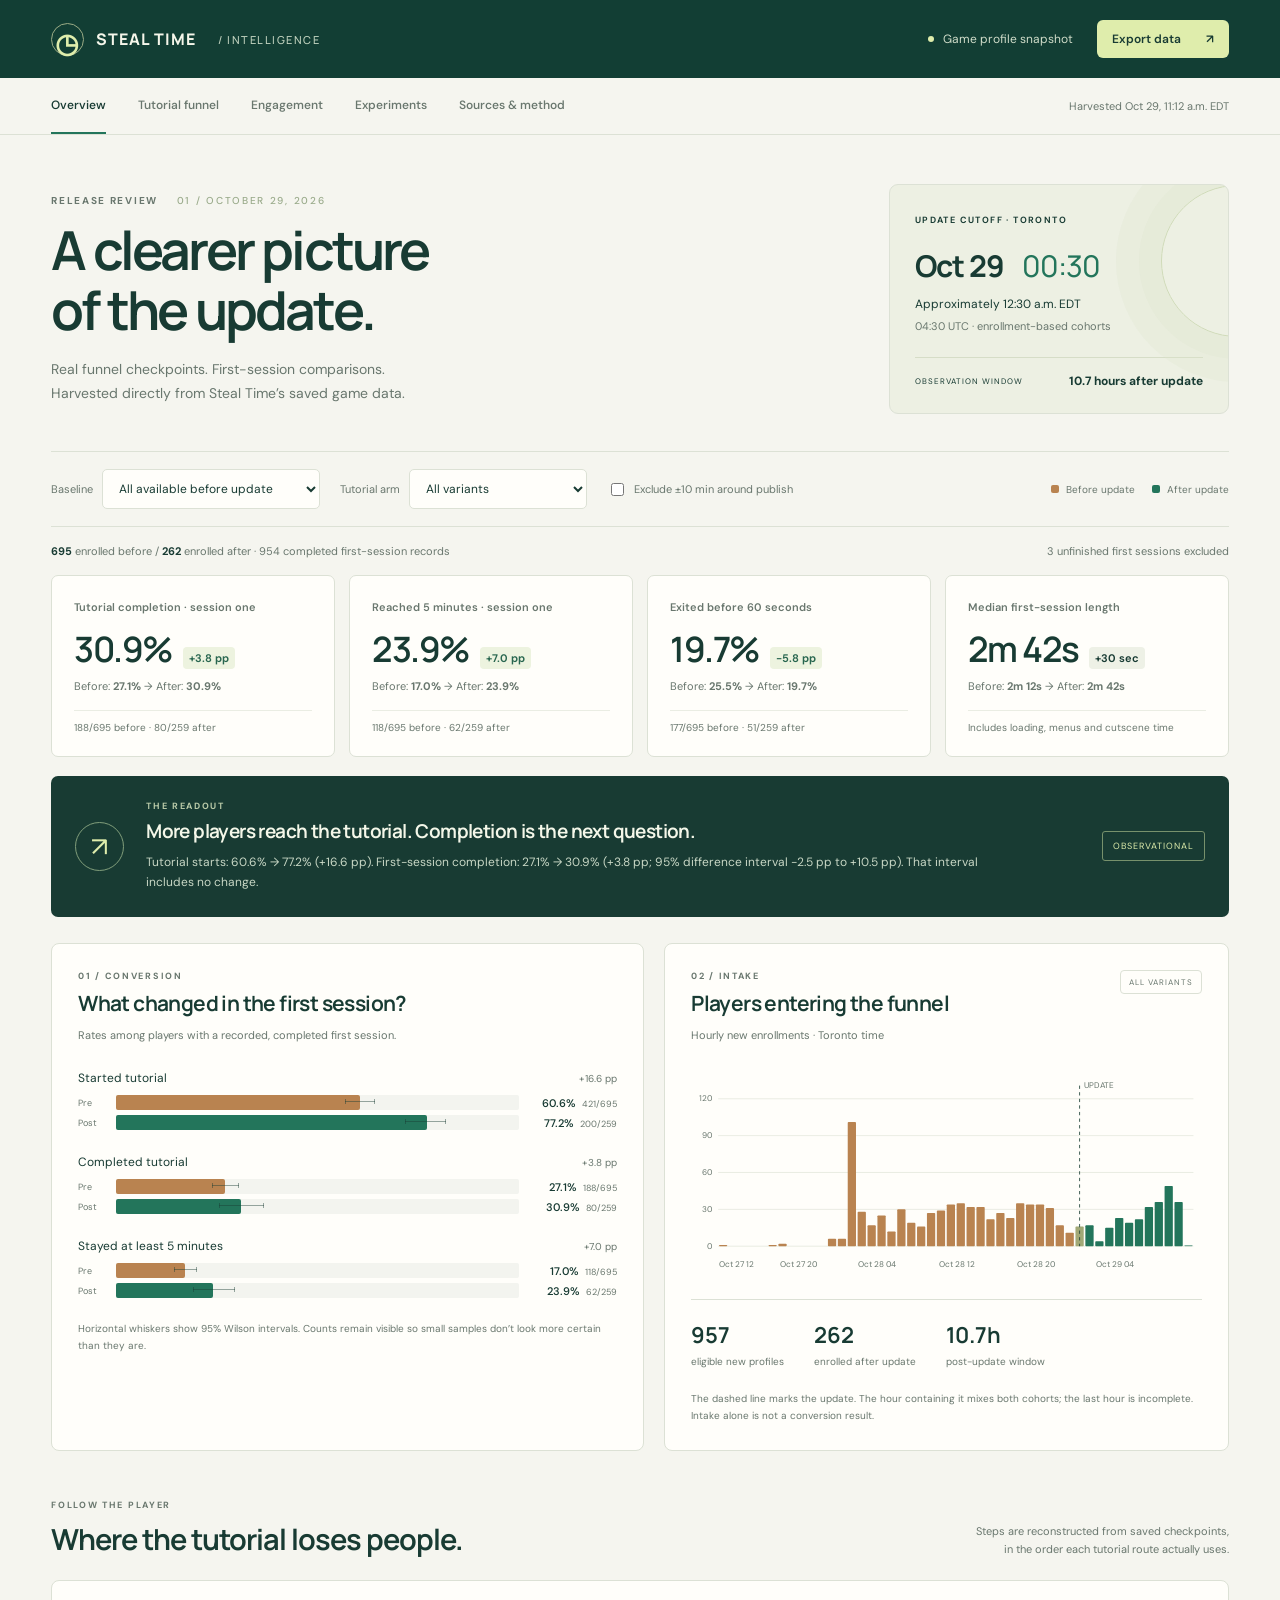
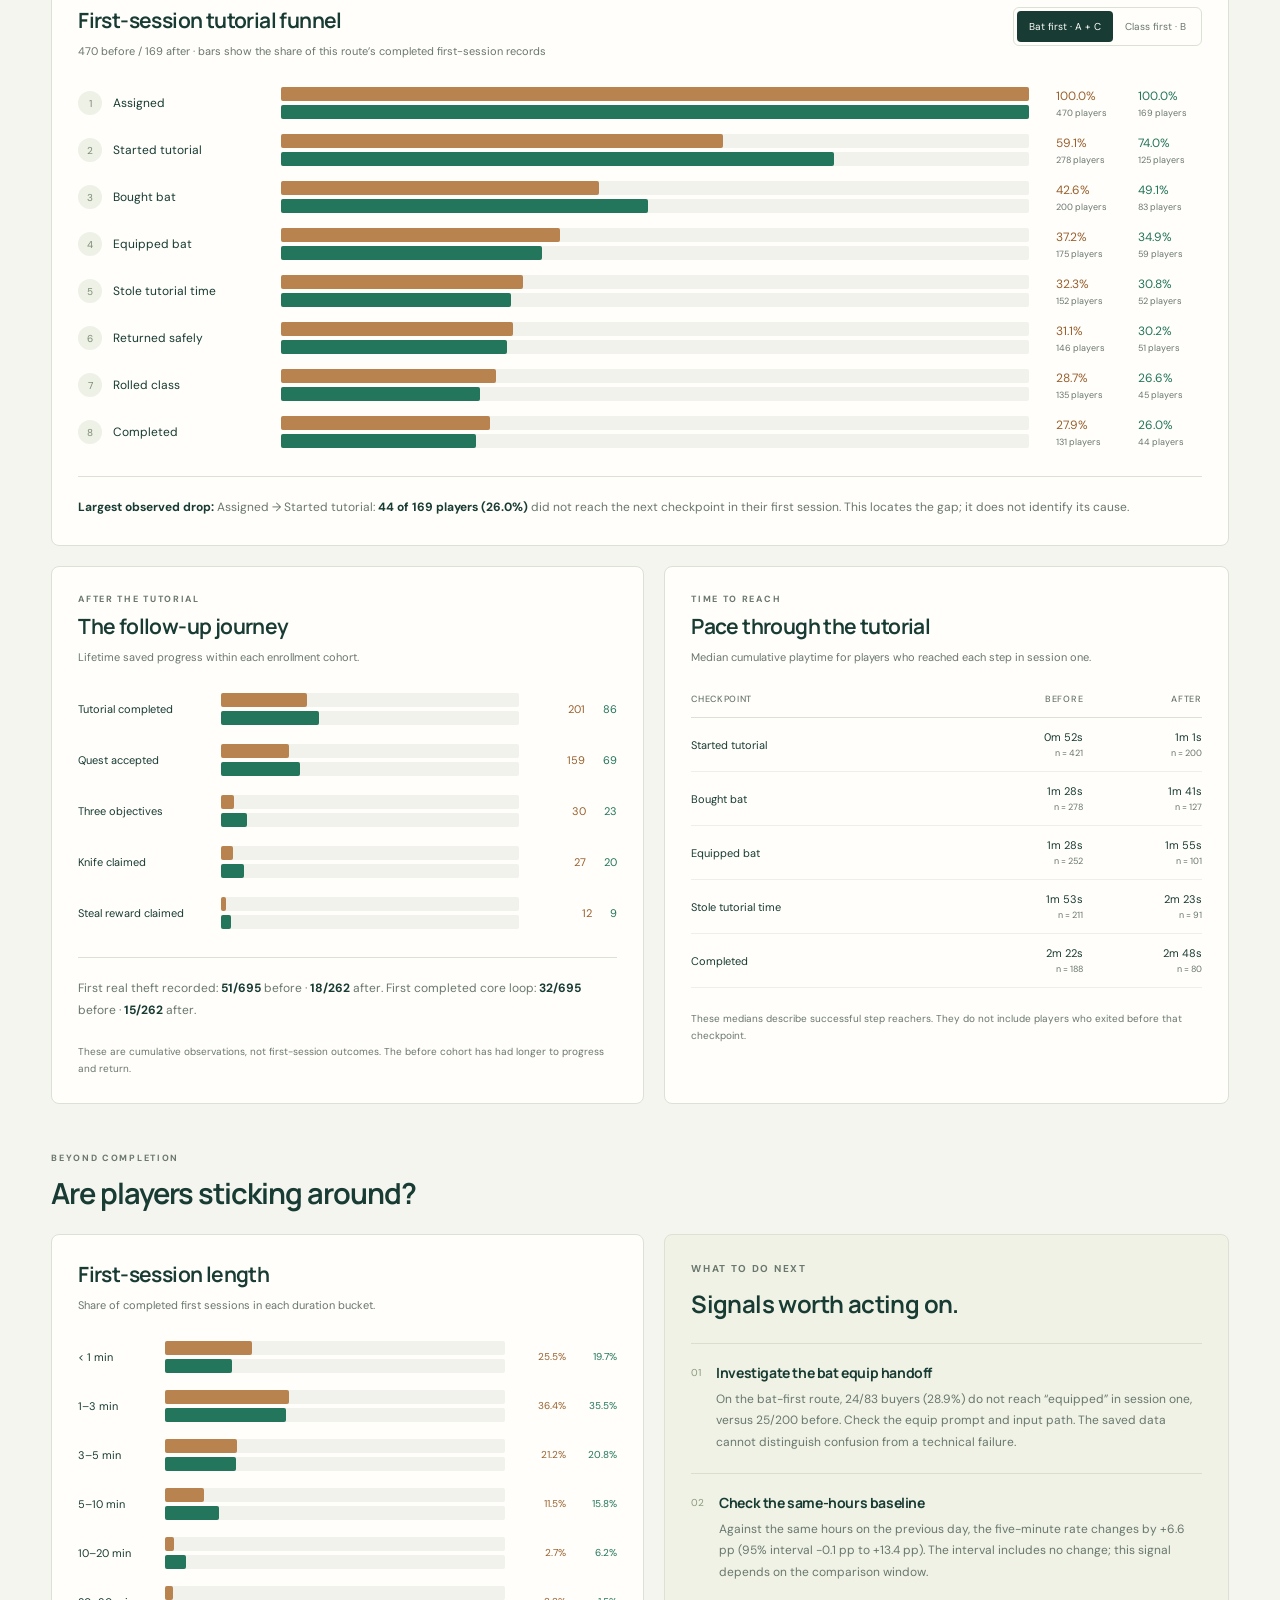
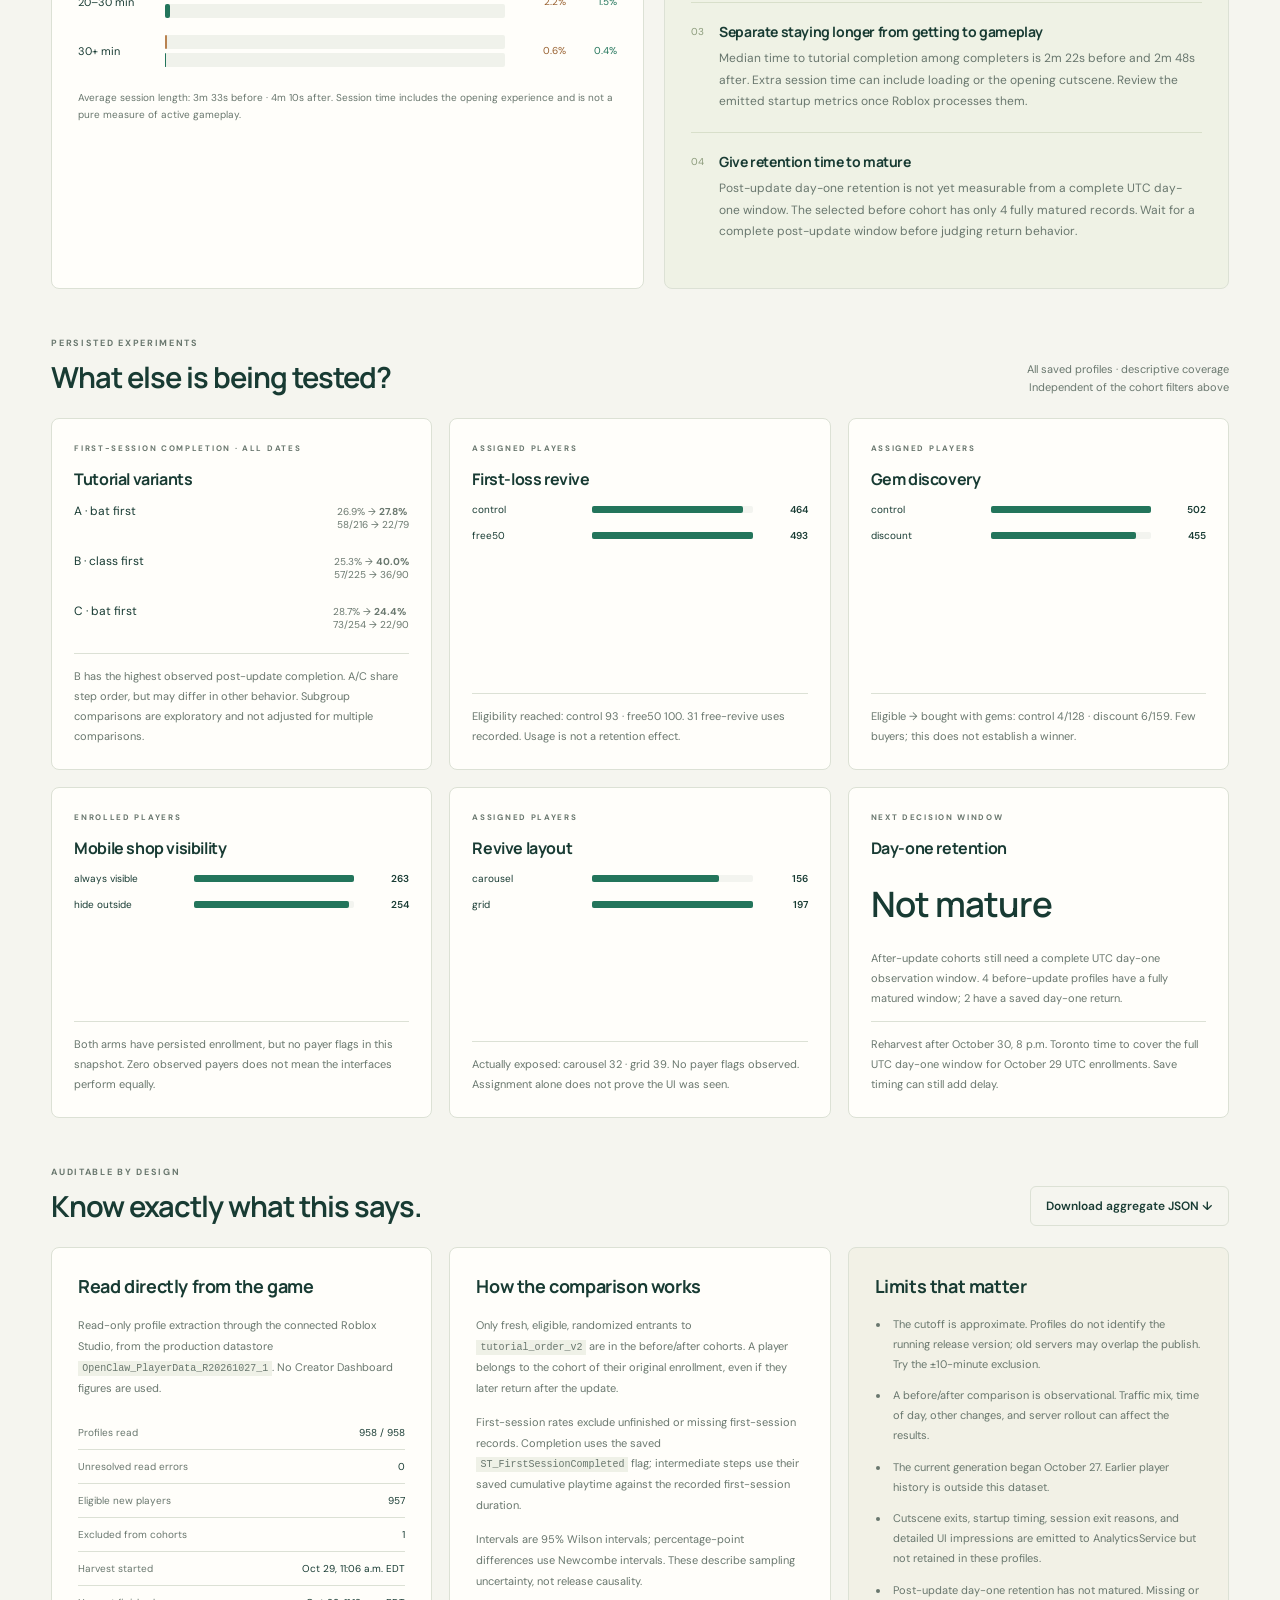
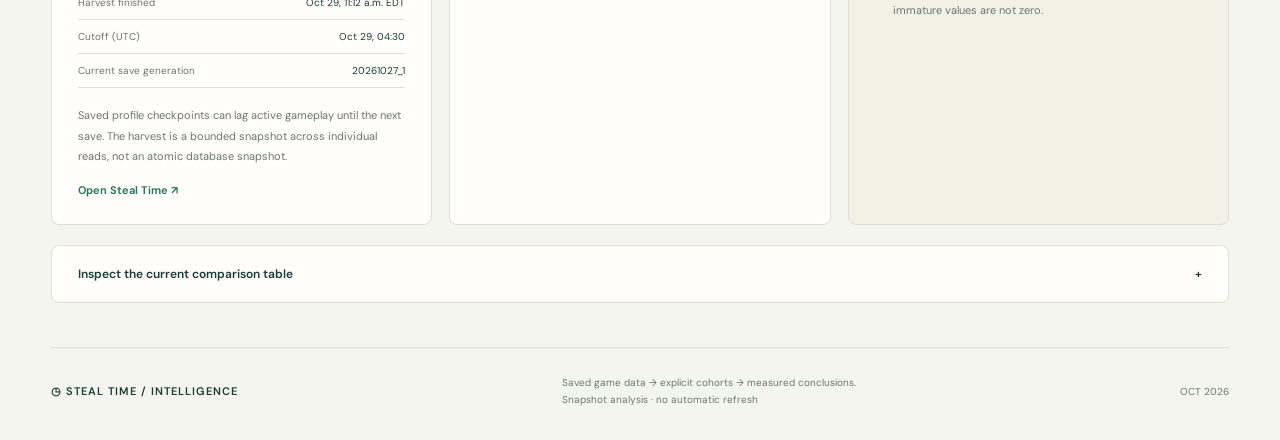
==== index.html @ 5672334b "Publish Steal Time aggregate analytics dashboard" ====
<!doctype html>
<html lang="en"><head><meta charset="UTF-8"><meta name="viewport" content="width=device-width, initial-scale=1"><meta name="theme-color" content="#123e34"><meta name="description" content="Steal Time update analysis, built directly from saved game profiles and funnel checkpoints."><title>Steal Time — Update Intelligence</title><link rel="icon" href="data:image/svg+xml,%3Csvg xmlns='http://www.w3.org/2000/svg' viewBox='0 0 64 64'%3E%3Crect width='64' height='64' rx='14' fill='%23123e34'/%3E%3Ctext x='32' y='44' text-anchor='middle' font-size='40' fill='%23d9f08a'%3E⌛%3C/text%3E%3C/svg%3E"><link rel="stylesheet" href="styles.css"></head>
<body>
<header class="topbar"><a class="brand" href="#overview"><span class="brand-icon">◷</span> STEAL TIME <span class="brand-sub">/ INTELLIGENCE</span></a><div class="top-actions"><span class="source-pill"><i></i> Game profile snapshot</span><button id="export" class="button small">Export data <span>↗</span></button></div></header>
<nav class="nav"><a href="#overview" class="active">Overview</a><a href="#funnel">Tutorial funnel</a><a href="#engagement">Engagement</a><a href="#experiments">Experiments</a><a href="#methodology">Sources & method</a><span id="asof" class="asof">Loading snapshot…</span></nav>
<main>
<section class="page-heading" id="overview"><div><p class="eyebrow">RELEASE REVIEW <span>01 / OCTOBER 29, 2026</span></p><h1>A clearer picture<br>of the update.</h1><p class="intro">Real funnel checkpoints. First-session comparisons.<br>Harvested directly from Steal Time’s saved game data.</p></div><aside class="release-card"><span class="tiny-label">UPDATE CUTOFF · TORONTO</span><strong>Oct 29 <span>00:30</span></strong><p>Approximately 12:30 a.m. EDT<br><span>04:30 UTC · enrollment-based cohorts</span></p><div class="release-bottom"><span>OBSERVATION WINDOW</span><b id="window">—</b></div></aside></section>
<div class="filterbar"><label>Baseline<select id="baseline"><option value="all">All available before update</option><option value="24h">24 hours before update</option><option value="sameHours">Same hours, previous day</option></select></label><label>Tutorial arm<select id="variant"><option value="all">All variants</option><option value="A">Variant A · bat first</option><option value="B">Variant B · class first</option><option value="C">Variant C · bat first</option></select></label><label class="checkbox"><input type="checkbox" id="guard">Exclude ±10 min around publish</label><div class="legend"><span><i class="before"></i>Before update</span><span><i class="after"></i>After update</span></div></div>
<div id="loading" role="status">Reading verified game snapshot…</div>
<div id="dashboard" hidden>
<div class="cohort-strip"><span id="cohort-line"></span><span id="pending-line"></span></div>
<div class="kpis" id="kpis"></div>
<section class="verdict"><div class="verdict-icon">↗</div><div><p class="eyebrow">THE READOUT</p><h2 id="verdict-title"></h2><p id="verdict-detail"></p></div><span class="evidence-label" id="evidence"></span></section>
<div class="two-col overview-charts"><section class="panel"><div class="panel-heading"><div><p class="eyebrow">01 / CONVERSION</p><h2>What changed in the first session?</h2><p>Rates among players with a recorded, completed first session.</p></div></div><div id="conversion-chart" class="comparison-chart"></div><p class="chart-note">Horizontal whiskers show 95% Wilson intervals. Counts remain visible so small samples don’t look more certain than they are.</p></section><section class="panel"><div class="panel-heading"><div><p class="eyebrow">02 / INTAKE</p><h2>Players entering the funnel</h2><p>Hourly new enrollments · Toronto time</p></div><span class="mini-tag">ALL VARIANTS</span></div><div id="hourly-chart" class="hourly-chart"></div><div class="intake-summary" id="intake-summary"></div><p class="chart-note">The dashed line marks the update. The hour containing it mixes both cohorts; the last hour is incomplete. Intake alone is not a conversion result.</p></section></div>
<section class="section-title" id="funnel"><div><p class="eyebrow">FOLLOW THE PLAYER</p><h2>Where the tutorial loses people.</h2></div><p>Steps are reconstructed from saved checkpoints,<br>in the order each tutorial route actually uses.</p></section>
<section class="panel"><div class="panel-heading"><div><h2>First-session tutorial funnel</h2><p id="route-note"></p></div><div class="segmented" role="group" aria-label="Tutorial route"><button id="route-bat" class="selected" aria-pressed="true">Bat first · A + C</button><button id="route-class" aria-pressed="false">Class first · B</button></div></div><div id="funnel-chart" class="funnel-chart"></div><div id="funnel-insight" class="inline-insight"></div></section>
<div class="two-col detail-charts"><section class="panel"><div class="panel-heading"><div><p class="eyebrow">AFTER THE TUTORIAL</p><h2>The follow-up journey</h2><p>Lifetime saved progress within each enrollment cohort.</p></div></div><div id="followup-chart"></div><p class="chart-note">These are cumulative observations, not first-session outcomes. The before cohort has had longer to progress and return.</p></section><section class="panel"><div class="panel-heading"><div><p class="eyebrow">TIME TO REACH</p><h2>Pace through the tutorial</h2><p>Median cumulative playtime for players who reached each step in session one.</p></div></div><div id="timing-table"></div><p class="chart-note">These medians describe successful step reachers. They do not include players who exited before that checkpoint.</p></section></div>
<section class="section-title" id="engagement"><div><p class="eyebrow">BEYOND COMPLETION</p><h2>Are players sticking around?</h2></div></section>
<div class="two-col"><section class="panel"><div class="panel-heading"><div><h2>First-session length</h2><p>Share of completed first sessions in each duration bucket.</p></div></div><div id="duration-chart"></div></section><section class="panel insights-panel"><p class="eyebrow">WHAT TO DO NEXT</p><h2>Signals worth acting on.</h2><div id="insights"></div></section></div>
<section class="section-title" id="experiments"><div><p class="eyebrow">PERSISTED EXPERIMENTS</p><h2>What else is being tested?</h2></div><p>All saved profiles · descriptive coverage<br>Independent of the cohort filters above</p></section>
<div id="experiment-grid" class="experiment-grid"></div>
<section class="section-title" id="methodology"><div><p class="eyebrow">AUDITABLE BY DESIGN</p><h2>Know exactly what this says.</h2></div><a class="button" href="data.json" download="steal-time-aggregate-stats.json">Download aggregate JSON ↓</a></section>
<section class="method-grid"><article class="panel"><h3>Read directly from the game</h3><p>Read-only profile extraction through the connected Roblox Studio, from the production datastore <code>OpenClaw_PlayerData_R20261027_1</code>. No Creator Dashboard figures are used.</p><dl id="provenance"></dl><p>Saved profile checkpoints can lag active gameplay until the next save. The harvest is a bounded snapshot across individual reads, not an atomic database snapshot.</p><a href="https://www.roblox.com/games/73877757889690/Steal-Time" target="_blank" rel="noreferrer">Open Steal Time ↗</a></article><article class="panel"><h3>How the comparison works</h3><p>Only fresh, eligible, randomized entrants to <code>tutorial_order_v2</code> are in the before/after cohorts. A player belongs to the cohort of their original enrollment, even if they later return after the update.</p><p>First-session rates exclude unfinished or missing first-session records. Completion uses the saved <code>ST_FirstSessionCompleted</code> flag; intermediate steps use their saved cumulative playtime against the recorded first-session duration.</p><p>Intervals are 95% Wilson intervals; percentage-point differences use Newcombe intervals. These describe sampling uncertainty, not release causality.</p></article><article class="panel caution-panel"><h3>Limits that matter</h3><ul><li>The cutoff is approximate. Profiles do not identify the running release version; old servers may overlap the publish. Try the ±10-minute exclusion.</li><li>A before/after comparison is observational. Traffic mix, time of day, other changes, and server rollout can affect the results.</li><li>The current generation began October 27. Earlier player history is outside this dataset.</li><li>Cutscene exits, startup timing, session exit reasons, and detailed UI impressions are emitted to AnalyticsService but not retained in these profiles.</li><li>Post-update day-one retention has not matured. Missing or immature values are not zero.</li></ul></article></section>
<details class="panel audit"><summary>Inspect the current comparison table <span>+</span></summary><div id="audit-table" class="table-scroll"></div></details>
</div>
<footer><a href="#overview">◷ STEAL TIME / INTELLIGENCE</a><p>Saved game data → explicit cohorts → measured conclusions.<br>Snapshot analysis · no automatic refresh</p><span>OCT 2026</span></footer>
</main><div id="tooltip" role="tooltip" hidden></div><script src="app.js" defer></script></body></html>
---- styles.css ----
@import url('https://fonts.googleapis.com/css2?family=DM+Sans:wght@400;450;500;550;600;650;700&family=Manrope:wght@400;500;600;650;700;750;800&display=swap');
:root{--paper:#f5f5ef;--ink:#183b33;--muted:#69776e;--green:#23755b;--before:#b98350;--lime:#dfedac;--line:#dce1d5;--white:#fffefa;--soft:#eef1e6;--after-soft:#e7f0e8;--orange-soft:#f5ede3}*{box-sizing:border-box}html{scroll-behavior:smooth;scroll-padding-top:135px}body{margin:0;background:var(--paper);color:var(--ink);font-family:'DM Sans',Arial,sans-serif;font-size:14px}button,select,input{font:inherit}button,a,select,input{outline-offset:5px}button{cursor:pointer}a{color:inherit;text-decoration:none}button:focus-visible,a:focus-visible,select:focus-visible{outline:3px solid #3e916e}h1,h2,h3,p{margin:0}h1,h2,h3{font-family:'Manrope',Arial,sans-serif}h1{font-size:clamp(38px,4.2vw,62px);font-weight:650;letter-spacing:-2.8px;line-height:1.12}h2{font-size:21px;font-weight:650;letter-spacing:-.6px;line-height:1.3}h3{font-size:18px;letter-spacing:-.4px}.topbar{height:78px;background:#123e34;color:#f5f6ea;display:flex;align-items:center;justify-content:space-between;padding:0 4vw}.brand{display:flex;align-items:center;gap:12px;font-family:Manrope,sans-serif;font-size:16px;font-weight:750;letter-spacing:1px}.brand-icon{height:33px;width:33px;border:1px solid #9bac86;display:grid;place-items:center;border-radius:50%;font-size:27px;color:var(--lime)}.brand-sub{font-size:11px;font-weight:500;letter-spacing:1.5px;color:#bed0bc;margin-left:10px}.top-actions{display:flex;align-items:center;gap:24px}.source-pill{font-size:12px;color:#d1ddca;display:flex;align-items:center;gap:9px}.source-pill i{width:6px;height:6px;background:var(--lime);border-radius:50%}.button{border:1px solid var(--line);background:transparent;padding:11px 15px;border-radius:6px;font-size:12px;font-weight:600;display:inline-flex;gap:25px;align-items:center;justify-content:center}.button:hover{background:var(--soft)}.topbar .button{background:var(--lime);color:var(--ink);border:0}.topbar .button:hover{background:#eef5ce}.nav{position:sticky;top:0;z-index:20;background:#f5f5eff5;backdrop-filter:blur(15px);border-bottom:1px solid var(--line);display:flex;align-items:center;gap:32px;padding:0 4vw;height:57px}.nav a{height:100%;display:flex;align-items:center;font-size:12px;font-weight:550;color:var(--muted);border-bottom:2px solid transparent}.nav a:hover,.nav a.active{color:var(--ink);border-bottom-color:var(--green)}.asof{margin-left:auto;font-size:11px;color:var(--muted)}main{max-width:1510px;padding:0 4vw;margin:auto}.page-heading{display:flex;justify-content:space-between;gap:50px;padding:49px 0 37px;align-items:center}.eyebrow{font-size:10px;letter-spacing:1.7px;line-height:1.5;font-weight:700;color:var(--muted);margin-bottom:12px}.eyebrow span{color:#9aab8b;margin-left:15px;font-weight:500}.intro{font-size:14px;color:var(--muted);line-height:1.7;margin-top:18px}.release-card{width:340px;padding:24px 25px;border:1px solid var(--line);background:#edf0e3;position:relative;border-radius:9px;overflow:hidden}.release-card:after{content:'';position:absolute;height:150px;width:150px;border:1px solid #d0dbb9;border-radius:50%;right:-85px;top:0;box-shadow:0 0 0 22px #dce4ca40,0 0 0 45px #dce4ca40}.tiny-label{font-size:9px;font-weight:650;letter-spacing:1.4px}.release-card strong{display:flex;gap:18px;align-items:center;font-family:Manrope,sans-serif;font-size:30px;letter-spacing:-1px;margin:18px 0 8px}.release-card strong span{color:var(--green);font-weight:450}.release-card p{font-size:12px;line-height:1.8}.release-card p span{color:var(--muted);font-size:11px}.release-bottom{border-top:1px solid #d6ddc7;margin-top:20px;padding-top:15px;display:flex;justify-content:space-between;align-items:center}.release-bottom span{font-size:8px;letter-spacing:1px}.release-bottom b{font-size:12px}.filterbar{border-top:1px solid var(--line);border-bottom:1px solid var(--line);display:flex;gap:20px;align-items:center;padding:17px 0;flex-wrap:wrap}.filterbar label:not(.checkbox){display:flex;align-items:center;gap:9px;font-size:11px;color:var(--muted)}select{background:var(--white);border:1px solid var(--line);padding:10px 30px 10px 12px;color:var(--ink);font-size:12px;border-radius:5px;max-width:240px}.checkbox{display:flex;gap:7px;font-size:11px;align-items:center;color:var(--muted)}input{accent-color:var(--green)}.legend{display:flex;gap:17px;margin-left:auto;font-size:10px;color:var(--muted)}.legend span{display:flex;align-items:center;gap:7px}.legend i{width:8px;height:8px;border-radius:2px}.before{background:var(--before)}.after{background:var(--green)}.cohort-strip{display:flex;justify-content:space-between;color:var(--muted);font-size:11px;padding:17px 0}.cohort-strip strong{color:var(--ink)}.kpis{display:grid;grid-template-columns:repeat(4,1fr);gap:14px}.kpi{border:1px solid var(--line);background:var(--white);border-radius:7px;padding:22px}.kpi-label{font-size:11px;font-weight:600;color:var(--muted)}.kpi-main{display:flex;align-items:baseline;gap:10px;margin:12px 0 8px}.kpi strong{font:600 35px/1.1 Manrope,sans-serif;letter-spacing:-1.5px}.kpi-change{font-size:11px;font-weight:650;border-radius:4px;padding:4px 6px;background:var(--soft);white-space:nowrap}.kpi-change.good{color:#28664f;background:#edf3df}.kpi-change.bad{color:#945c30;background:#f7eee1}.kpi p{font-size:11px;color:var(--muted);line-height:1.8}.kpi-count{font-size:10px;color:var(--muted);margin-top:13px;border-top:1px solid #eaede3;padding-top:10px}.verdict{margin:19px 0 26px;border-radius:7px;background:var(--ink);color:#f2f6e8;padding:24px;display:flex;align-items:center;gap:22px}.verdict-icon{height:49px;width:49px;flex-shrink:0;display:grid;place-items:center;border:1px solid #819e7b;border-radius:50%;font-size:27px;color:var(--lime)}.verdict .eyebrow{color:#b9caa8;margin-bottom:6px;font-size:9px}.verdict h2{font-size:19px;margin-bottom:8px;color:#f4f7e9}.verdict p:not(.eyebrow){font-size:12px;line-height:1.7;color:#c8d7c5;max-width:880px}.evidence-label{margin-left:auto;color:var(--lime);border:1px solid #77916c;border-radius:3px;padding:8px 10px;font-size:9px;letter-spacing:1px;white-space:nowrap}.two-col{display:grid;grid-template-columns:1.05fr 1fr;gap:20px}.panel{background:var(--white);border:1px solid var(--line);border-radius:8px;padding:26px}.panel-heading{display:flex;justify-content:space-between;gap:20px;align-items:flex-start;margin-bottom:26px}.panel-heading .eyebrow{font-size:9px;margin-bottom:7px}.panel-heading p:not(.eyebrow){font-size:11px;color:var(--muted);margin-top:8px;line-height:1.7}.mini-tag{font-size:8px;letter-spacing:1px;white-space:nowrap;padding:6px 8px;border:1px solid var(--line);border-radius:4px;color:var(--muted)}.chart-note{font-size:10px;line-height:1.7;color:var(--muted);margin-top:22px}.metric-row{margin-bottom:24px}.metric-row:last-child{margin-bottom:0}.metric-label{font-size:12px;margin-bottom:9px;display:flex;justify-content:space-between;align-items:baseline;gap:10px}.metric-label small{font-size:10px;color:var(--muted)}.bar-pair{display:grid;gap:5px}.bar-line{display:grid;grid-template-columns:30px minmax(0,1fr) 90px;gap:8px;align-items:center}.bar-label{font-size:9px;color:var(--muted)}.bar-track{position:relative;height:15px;background:#f3f4ef;border-radius:2px}.bar{position:absolute;height:100%;left:0;border-radius:2px;min-width:0;transition:width .3s}.bar-line strong{font-size:11px;text-align:right;font-weight:550}.bar-line strong small{font-size:9px;font-weight:400;color:var(--muted);margin-left:3px}.whisker{position:absolute;top:6px;height:3px;border-top:1px solid #183b3370}.whisker:before,.whisker:after{content:'';position:absolute;top:-3px;height:5px;border-left:1px solid #183b3370}.whisker:after{right:0}.chart-svg{width:100%;display:block;overflow:visible}.chart-svg text{font-family:'DM Sans',Arial,sans-serif;font-size:10px;fill:var(--muted)}.chart-svg .gridline{stroke:#e6e9df;stroke-width:1}.chart-svg .hour-bar:hover{opacity:.7}.chart-svg [tabindex]{outline:none}.chart-svg [tabindex]:focus{stroke:#163a30;stroke-width:2}.hourly-chart{padding-top:9px}.intake-summary{display:flex;gap:30px;margin-top:22px;padding-top:20px;border-top:1px solid var(--line)}.intake-summary strong{font-family:Manrope;font-size:22px;font-weight:650}.intake-summary p{font-size:10px;color:var(--muted);margin-top:5px}.section-title{display:flex;justify-content:space-between;align-items:end;margin:48px 0 21px}.section-title .eyebrow{font-size:9px;margin-bottom:9px}.section-title h2{font-size:29px;letter-spacing:-1px}.section-title>p{font-size:11px;color:var(--muted);text-align:right;line-height:1.7}.segmented{display:flex;border:1px solid var(--line);padding:3px;border-radius:6px;flex-shrink:0}.segmented button{font-size:10px;border:0;background:transparent;color:var(--muted);padding:9px 12px;border-radius:4px}.segmented button.selected{background:var(--ink);color:var(--white)}.funnel-chart{display:grid;gap:15px}.funnel-row{display:grid;grid-template-columns:185px 1fr 155px;gap:18px;align-items:center}.funnel-name{font-size:12px;display:flex;align-items:center;gap:11px}.step-num{width:24px;height:24px;border-radius:50%;background:var(--soft);display:grid;place-items:center;font-size:10px;color:#7b8c73}.funnel-pair{display:grid;gap:4px}.funnel-track{height:14px;background:#f0f2eb;position:relative;border-radius:2px}.funnel-values{display:flex;gap:18px;font-size:12px;justify-content:flex-end}.funnel-values span{width:64px}.funnel-values small{display:block;font-size:9px;color:var(--muted);margin-top:3px}.inline-insight{margin-top:28px;border-top:1px solid var(--line);padding-top:20px;font-size:12px;line-height:1.8;color:var(--muted)}.inline-insight strong{color:var(--ink)}.detail-charts{margin-top:20px}.follow-row{display:grid;grid-template-columns:130px 1fr 85px;gap:13px;align-items:center;margin-bottom:19px}.follow-row>span{font-size:11px}.follow-counts{font-size:11px;display:flex;justify-content:flex-end;gap:18px}.follow-counts span:first-child{color:var(--before)}.follow-counts span:last-child{color:var(--green)}table{border-collapse:collapse;width:100%;font-size:11px;text-align:left}th{font-size:9px;color:var(--muted);font-weight:500;letter-spacing:.7px;padding:0 0 12px;border-bottom:1px solid var(--line)}td{padding:12px 0;border-bottom:1px solid #edf0e7}th:not(:first-child),td:not(:first-child){text-align:right}td small{font-size:9px;color:var(--muted);display:block;margin-top:3px}.duration-row{display:grid;grid-template-columns:75px 1fr 100px;gap:12px;align-items:center;margin:17px 0}.duration-row>span{font-size:11px}.duration-value{display:flex;justify-content:flex-end;gap:12px;font-size:10px}.duration-value span{min-width:39px;text-align:right}.insights-panel{background:#eff2e5}.insights-panel h2{font-size:24px;margin-bottom:24px}.insight{display:flex;gap:15px;padding:19px 0;border-top:1px solid #d8dfca}.insight-index{font-size:10px;color:#8b9b7b;padding-top:3px}.insight h3{font-size:14px;margin-bottom:7px}.insight p{font-size:12px;line-height:1.8;color:var(--muted)}.experiment-grid{display:grid;grid-template-columns:repeat(3,1fr);gap:17px}.experiment{padding:22px;display:flex;flex-direction:column;gap:13px}.experiment h3{font-size:16px}.experiment .eyebrow{font-size:8px;margin:0}.experiment p{font-size:11px;color:var(--muted);line-height:1.8}.experiment-arm{display:grid;grid-template-columns:110px 1fr 45px;gap:10px;font-size:10px;align-items:center}.experiment-arm>span{overflow-wrap:anywhere}.experiment-arm .bar-track{height:7px}.experiment-arm strong{text-align:right;font-weight:600}.experiment-note{margin-top:auto;padding-top:13px;border-top:1px solid var(--line)}.method-grid{display:grid;grid-template-columns:repeat(3,1fr);gap:17px}.method-grid h3{margin-bottom:17px}.method-grid p{font-size:11px;line-height:1.9;color:var(--muted);margin-bottom:13px}.method-grid a{font-size:11px;font-weight:650;color:var(--green)}code{font-size:10px;background:#eff1e7;padding:2px 4px;overflow-wrap:anywhere}.method-grid dl{font-size:10px;margin:17px 0}.method-grid dl>div{display:flex;justify-content:space-between;border-bottom:1px solid var(--line);padding:10px 0;gap:14px}.method-grid dt{color:var(--muted)}.method-grid dd{margin:0;text-align:right;max-width:60%}.method-grid ul{padding-left:15px;margin:0}.method-grid li{font-size:11px;line-height:1.8;color:var(--muted);padding:0 0 12px 3px}.caution-panel{background:#f2f1e6}.audit{margin-top:20px;padding:20px 26px}.audit summary{cursor:pointer;display:flex;justify-content:space-between;font-size:12px;font-weight:600}.audit[open] summary{margin-bottom:25px}.audit td,.audit th{padding:12px}.table-scroll{overflow:auto}footer{margin-top:44px;padding:26px 0 32px;border-top:1px solid var(--line);display:flex;align-items:center;justify-content:space-between;font-size:10px;color:var(--muted)}footer a{font-size:11px;letter-spacing:1px;font-weight:600;color:var(--ink)}footer p{line-height:1.7}#loading{padding:70px 0;text-align:center;color:var(--muted)}#tooltip{position:fixed;z-index:100;background:#143d33;color:var(--white);box-shadow:0 7px 20px #123e3420;border:1px solid #648570;border-radius:5px;padding:10px 13px;font-size:11px;line-height:1.7;white-space:pre-line;max-width:270px;pointer-events:none}.empty{color:var(--muted);font-size:12px;line-height:1.8;padding:25px 0}.sr-only{position:absolute;width:1px;height:1px;margin:-1px;overflow:hidden;clip:rect(0,0,0,0);white-space:nowrap;border:0}.before-text{color:var(--before)}.after-text{color:var(--green)}
@media(min-width:1600px){main{padding:0 55px}.topbar,.nav{padding-left:max(4vw,calc((100vw - 1400px)/2));padding-right:max(4vw,calc((100vw - 1400px)/2))}}
@media(max-width:1100px){.nav{gap:20px}.asof{display:none}.filterbar{gap:12px}.legend{margin-left:0}.kpi{padding:17px}.kpi strong{font-size:30px}.kpi-main{gap:5px}.evidence-label{display:none}.panel{padding:22px}.experiment-grid,.method-grid{grid-template-columns:repeat(2,1fr)}.method-grid article:last-child{grid-column:1/-1}.funnel-row{grid-template-columns:165px 1fr 130px;gap:10px}.panel-heading{gap:12px}.follow-row{grid-template-columns:110px 1fr 75px}}
@media(max-width:760px){.topbar{height:65px;padding:0 20px}.brand{font-size:13px;gap:9px}.brand-sub,.source-pill{display:none}.top-actions{gap:8px}.button{padding:10px}.nav{padding:0 20px;gap:23px;overflow:auto;white-space:nowrap;height:51px}.nav a{font-size:11px}main{padding:0 20px}.page-heading{padding:32px 0;gap:23px;align-items:flex-start}.page-heading h1{font-size:40px;letter-spacing:-1.8px}.eyebrow span{display:none}.release-card{width:230px;padding:19px}.release-card strong{font-size:24px;gap:10px}.release-bottom{display:block}.release-bottom b{display:block;margin-top:6px}.intro{font-size:12px}.filterbar label:not(.checkbox){flex-direction:column;align-items:flex-start;gap:7px;flex:1}select{width:100%;max-width:100%;font-size:11px}.checkbox{width:100%;padding:4px 0}.legend{margin-top:4px}.cohort-strip{gap:10px;font-size:10px;line-height:1.6}.kpis{grid-template-columns:repeat(2,1fr);gap:10px}.kpi strong{font-size:32px}.verdict{padding:19px;gap:14px}.verdict-icon{display:none}.two-col{grid-template-columns:1fr;gap:16px}.section-title{margin-top:37px;gap:12px;align-items:flex-start}.section-title h2{font-size:25px}.section-title>p{display:none}.panel-heading{flex-wrap:wrap}.segmented{width:100%}.segmented button{flex:1}.funnel-row{grid-template-columns:125px 1fr 90px;gap:8px}.funnel-name{font-size:10px;gap:6px}.step-num{height:20px;width:20px;flex-shrink:0;font-size:8px}.funnel-values{gap:9px;font-size:10px}.funnel-values span{width:40px}.funnel-values small{font-size:8px}.experiment-grid,.method-grid{grid-template-columns:1fr}.method-grid article:last-child{grid-column:auto}.section-title .button{font-size:9px;max-width:135px;line-height:1.6}.panel{padding:20px}footer{gap:20px;flex-wrap:wrap}footer p{font-size:9px}footer>span{display:none}}
@media(max-width:450px){.page-heading{display:block}.release-card{margin-top:25px;width:100%;padding:17px 20px}.release-card strong{margin:12px 0 7px}.release-bottom{display:flex;margin-top:12px;padding-top:12px}.release-bottom b{margin:0}.release-card p br{display:none}.release-card p span{display:block}.kpi strong{font-size:29px}.kpi-change{font-size:9px;padding:3px 4px}.kpi-count{font-size:9px}.kpi{padding:16px}.bar-line{grid-template-columns:25px 1fr 83px;gap:5px}.bar-line strong{font-size:10px}.bar-line strong small{font-size:8px}.funnel-row{grid-template-columns:112px 1fr 80px}.funnel-values{gap:5px}.funnel-values span{width:37px}.section-title h2{font-size:23px}}
@media(prefers-reduced-motion:reduce){html{scroll-behavior:auto}.bar{transition:none}}
.kpi strong{white-space:nowrap}.before-text,.follow-counts span:first-child{color:#98602f}
@media(max-width:450px){.kpi-main{flex-wrap:wrap;gap:8px}.kpi strong{font-size:27px}}
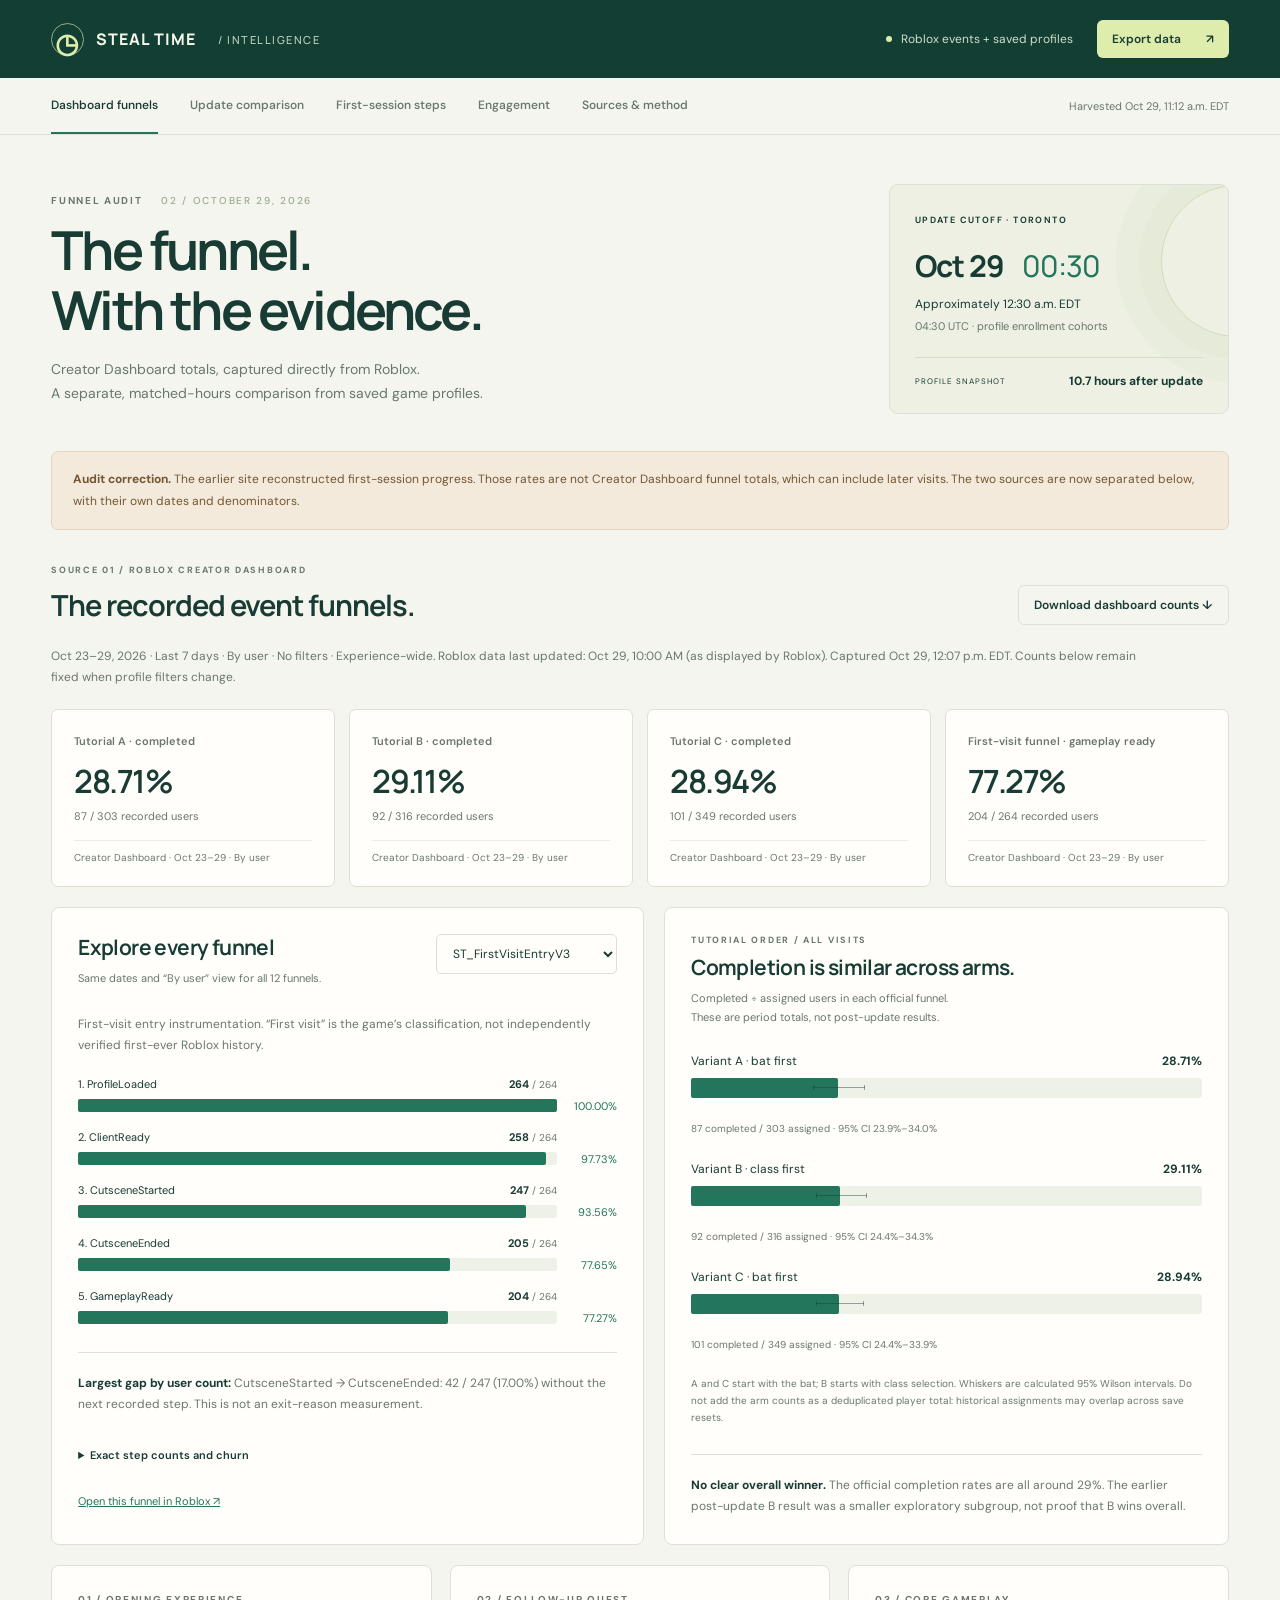
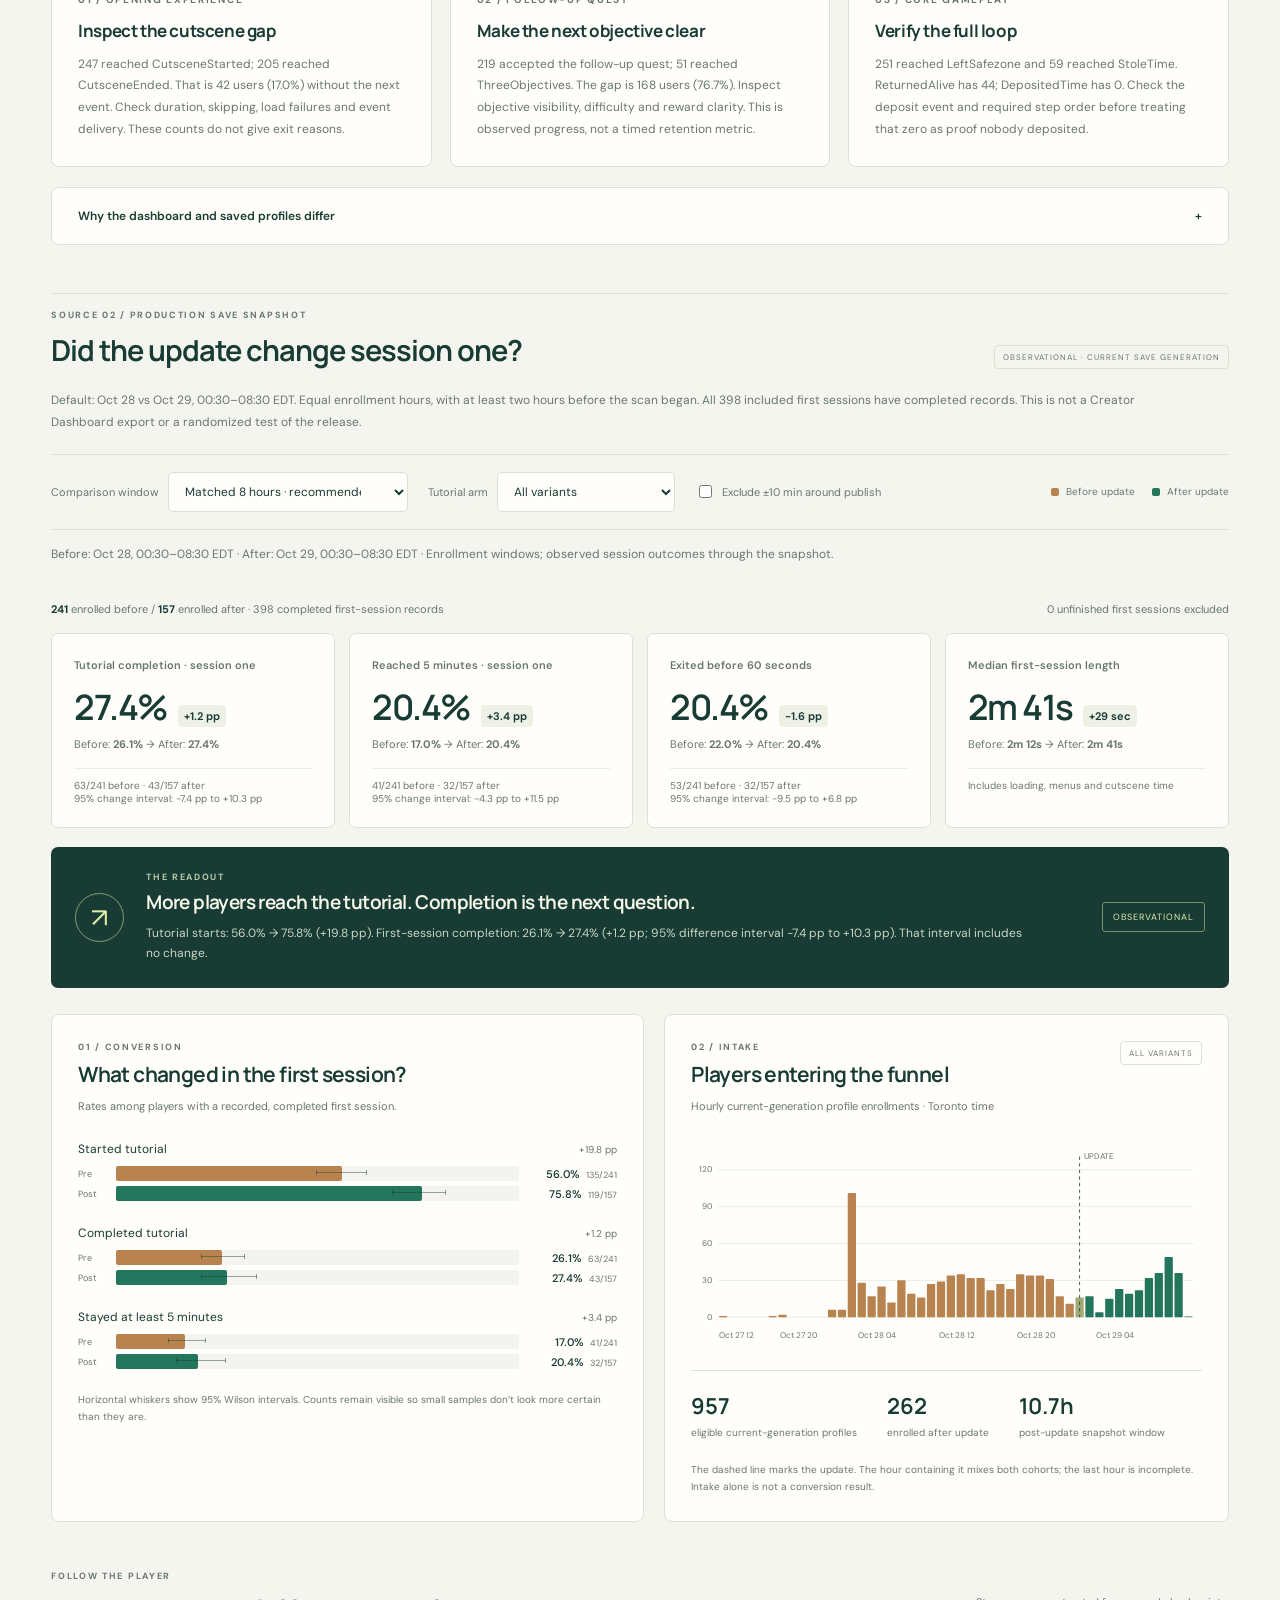
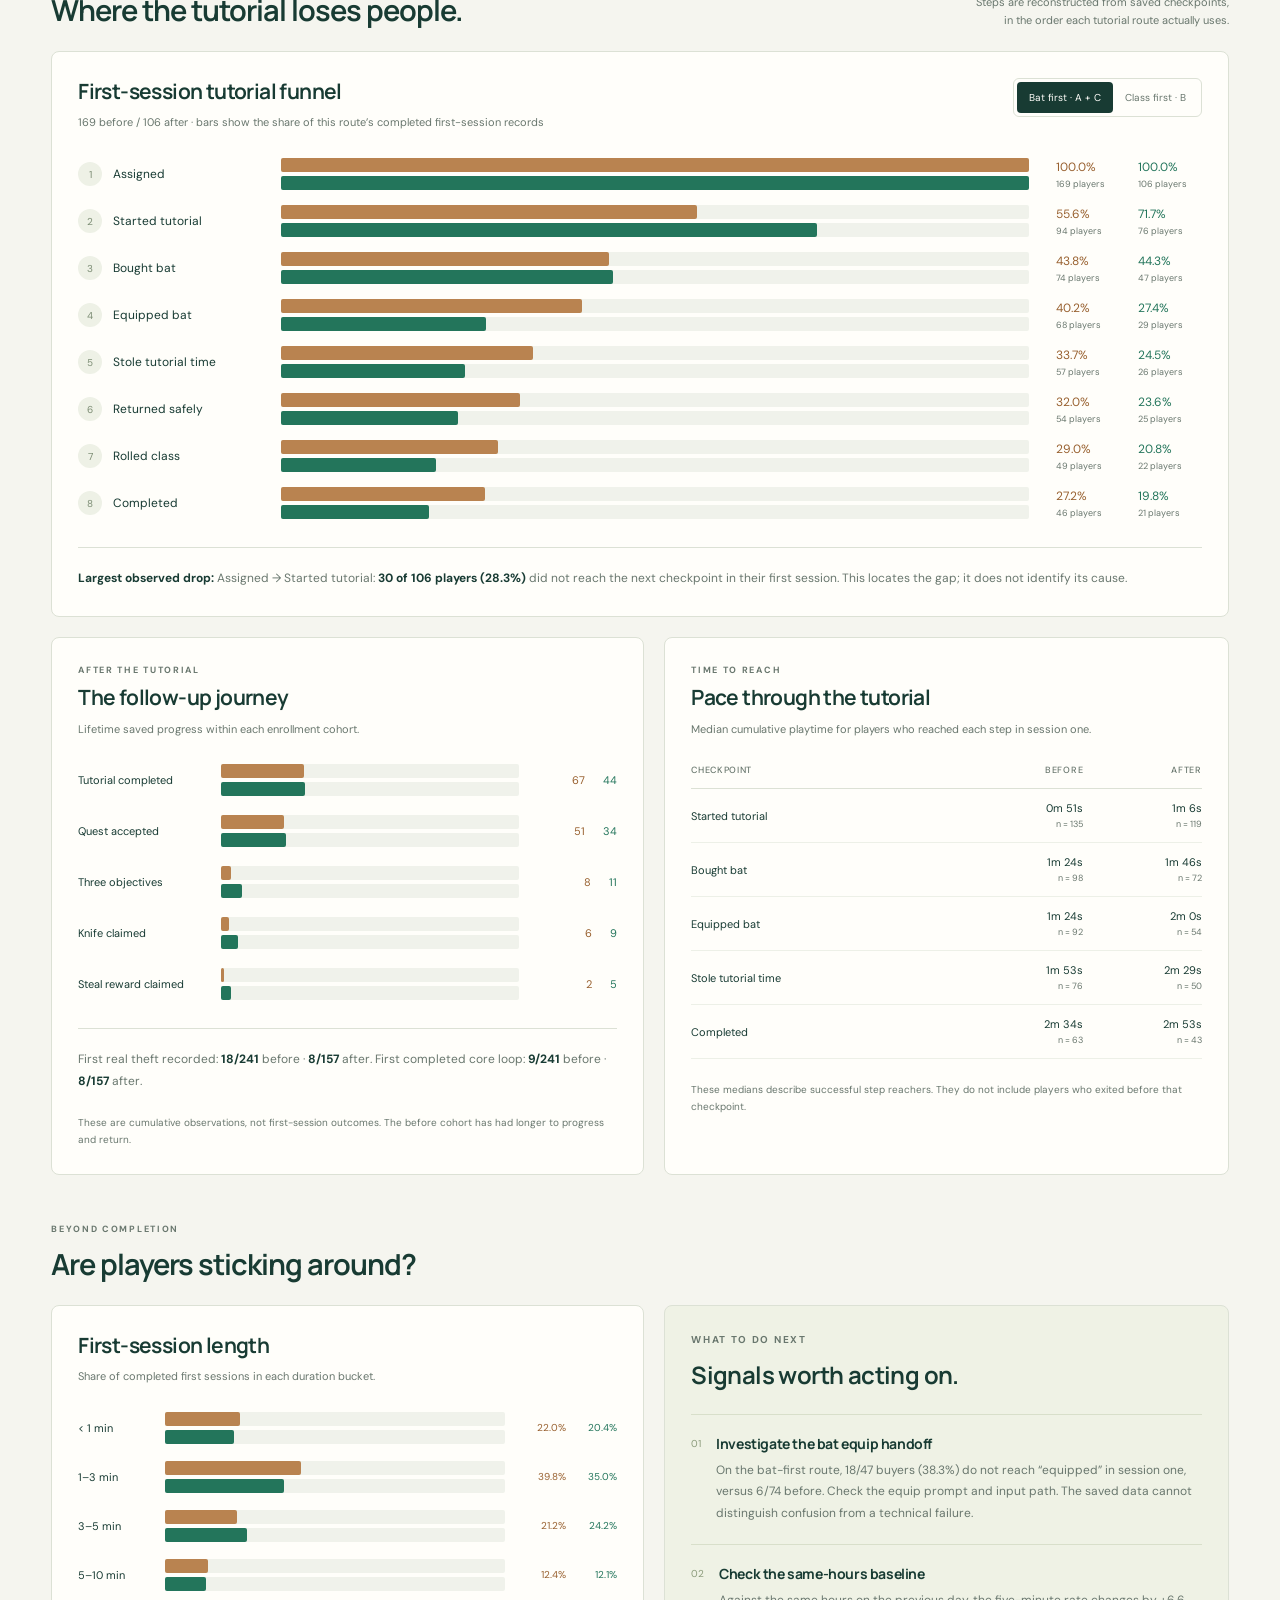
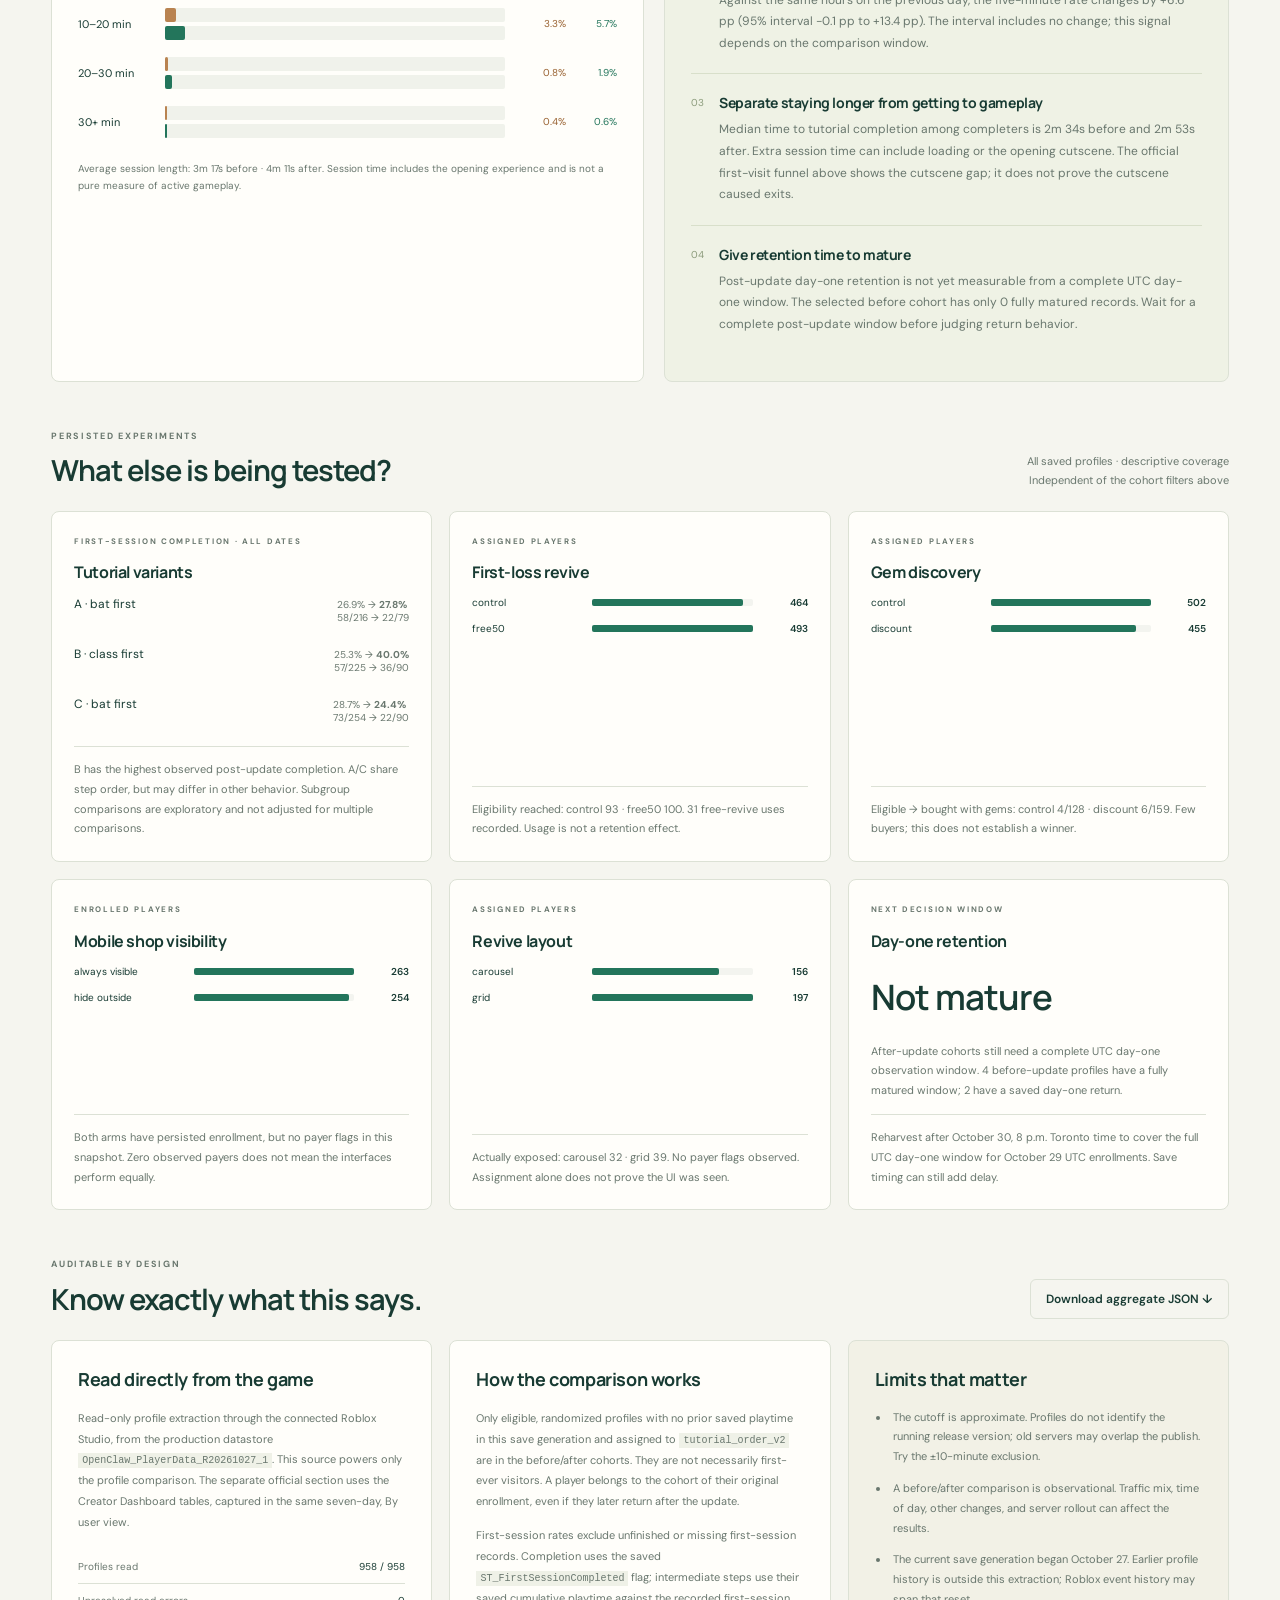
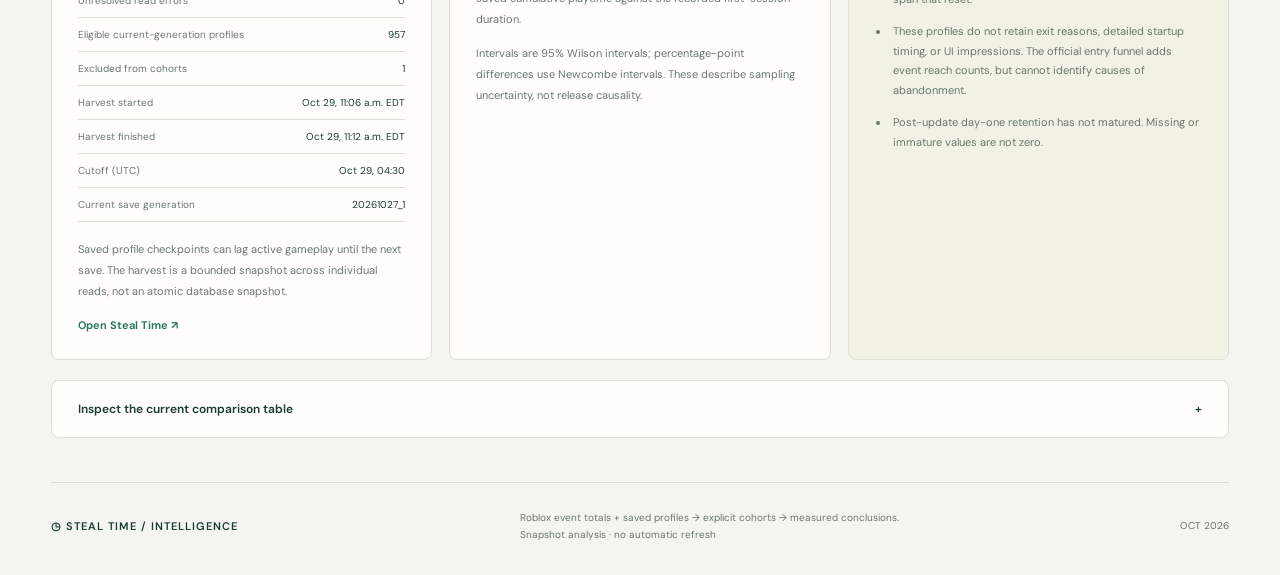
==== commit 1679c9ae: "Separate official Roblox funnels from matched first-session analysis" ====
--- a/index.html
+++ b/index.html
@@ -1,17 +1,21 @@
 <!doctype html>
-<html lang="en"><head><meta charset="UTF-8"><meta name="viewport" content="width=device-width, initial-scale=1"><meta name="theme-color" content="#123e34"><meta name="description" content="Steal Time update analysis, built directly from saved game profiles and funnel checkpoints."><title>Steal Time — Update Intelligence</title><link rel="icon" href="data:image/svg+xml,%3Csvg xmlns='http://www.w3.org/2000/svg' viewBox='0 0 64 64'%3E%3Crect width='64' height='64' rx='14' fill='%23123e34'/%3E%3Ctext x='32' y='44' text-anchor='middle' font-size='40' fill='%23d9f08a'%3E⌛%3C/text%3E%3C/svg%3E"><link rel="stylesheet" href="styles.css"></head>
+<html lang="en"><head><meta charset="UTF-8"><meta name="viewport" content="width=device-width, initial-scale=1"><meta name="theme-color" content="#123e34"><meta name="description" content="Steal Time analytics: audited Creator Dashboard funnels and a separate matched-hours release comparison from saved game profiles."><title>Steal Time — Update Intelligence</title><link rel="icon" href="data:image/svg+xml,%3Csvg xmlns='http://www.w3.org/2000/svg' viewBox='0 0 64 64'%3E%3Crect width='64' height='64' rx='14' fill='%23123e34'/%3E%3Ctext x='32' y='44' text-anchor='middle' font-size='40' fill='%23d9f08a'%3E⌛%3C/text%3E%3C/svg%3E"><link rel="stylesheet" href="styles.css"></head>
 <body>
-<header class="topbar"><a class="brand" href="#overview"><span class="brand-icon">◷</span> STEAL TIME <span class="brand-sub">/ INTELLIGENCE</span></a><div class="top-actions"><span class="source-pill"><i></i> Game profile snapshot</span><button id="export" class="button small">Export data <span>↗</span></button></div></header>
-<nav class="nav"><a href="#overview" class="active">Overview</a><a href="#funnel">Tutorial funnel</a><a href="#engagement">Engagement</a><a href="#experiments">Experiments</a><a href="#methodology">Sources & method</a><span id="asof" class="asof">Loading snapshot…</span></nav>
+<header class="topbar"><a class="brand" href="#overview"><span class="brand-icon">◷</span> STEAL TIME <span class="brand-sub">/ INTELLIGENCE</span></a><div class="top-actions"><span class="source-pill"><i></i> Roblox events + saved profiles</span><button id="export" class="button small">Export data <span>↗</span></button></div></header>
+<nav class="nav"><a href="#overview" class="active">Dashboard funnels</a><a href="#release-comparison">Update comparison</a><a href="#funnel">First-session steps</a><a href="#engagement">Engagement</a><a href="#methodology">Sources & method</a><span id="asof" class="asof">Loading snapshot…</span></nav>
 <main>
-<section class="page-heading" id="overview"><div><p class="eyebrow">RELEASE REVIEW <span>01 / OCTOBER 29, 2026</span></p><h1>A clearer picture<br>of the update.</h1><p class="intro">Real funnel checkpoints. First-session comparisons.<br>Harvested directly from Steal Time’s saved game data.</p></div><aside class="release-card"><span class="tiny-label">UPDATE CUTOFF · TORONTO</span><strong>Oct 29 <span>00:30</span></strong><p>Approximately 12:30 a.m. EDT<br><span>04:30 UTC · enrollment-based cohorts</span></p><div class="release-bottom"><span>OBSERVATION WINDOW</span><b id="window">—</b></div></aside></section>
-<div class="filterbar"><label>Baseline<select id="baseline"><option value="all">All available before update</option><option value="24h">24 hours before update</option><option value="sameHours">Same hours, previous day</option></select></label><label>Tutorial arm<select id="variant"><option value="all">All variants</option><option value="A">Variant A · bat first</option><option value="B">Variant B · class first</option><option value="C">Variant C · bat first</option></select></label><label class="checkbox"><input type="checkbox" id="guard">Exclude ±10 min around publish</label><div class="legend"><span><i class="before"></i>Before update</span><span><i class="after"></i>After update</span></div></div>
+<section class="page-heading" id="overview"><div><p class="eyebrow">FUNNEL AUDIT <span>02 / OCTOBER 29, 2026</span></p><h1>The funnel.<br>With the evidence.</h1><p class="intro">Creator Dashboard totals, captured directly from Roblox.<br>A separate, matched-hours comparison from saved game profiles.</p></div><aside class="release-card"><span class="tiny-label">UPDATE CUTOFF · TORONTO</span><strong>Oct 29 <span>00:30</span></strong><p>Approximately 12:30 a.m. EDT<br><span>04:30 UTC · profile enrollment cohorts</span></p><div class="release-bottom"><span>PROFILE SNAPSHOT</span><b id="window">—</b></div></aside></section>
+<div class="correction-note"><strong>Audit correction.</strong> The earlier site reconstructed first-session progress. Those rates are not Creator Dashboard funnel totals, which can include later visits. The two sources are now separated below, with their own dates and denominators.</div>
 <div id="loading" role="status">Reading verified game snapshot…</div>
 <div id="dashboard" hidden>
+<section id="official" class="official-section"><div class="section-title"><div><p class="eyebrow">SOURCE 01 / ROBLOX CREATOR DASHBOARD</p><h2>The recorded event funnels.</h2></div><a class="button" href="official.json" download>Download dashboard counts ↓</a></div><p id="official-meta" class="source-context"></p><div id="official-kpis" class="kpis"></div><div class="two-col detail-charts"><section class="panel"><div class="panel-heading"><div><h2>Explore every funnel</h2><p>Same dates and “By user” view for all 12 funnels.</p></div><label class="sr-only" for="official-funnel">Creator Dashboard funnel</label><select id="official-funnel"></select></div><p id="official-funnel-note" class="source-context"></p><div id="official-chart"></div><div id="official-insight" class="inline-insight"></div><details class="official-table"><summary>Exact step counts and churn</summary><div id="official-table" class="table-scroll"></div></details><a id="official-source" class="source-link" target="_blank" rel="noreferrer">Open this funnel in Roblox ↗</a></section><section class="panel"><div class="panel-heading"><div><p class="eyebrow">TUTORIAL ORDER / ALL VISITS</p><h2>Completion is similar across arms.</h2><p>Completed ÷ assigned users in each official funnel.<br>These are period totals, not post-update results.</p></div></div><div id="official-variants"></div><p class="chart-note">A and C start with the bat; B starts with class selection. Whiskers are calculated 95% Wilson intervals. Do not add the arm counts as a deduplicated player total: historical assignments may overlap across save resets.</p><div class="inline-insight"><strong>No clear overall winner.</strong> The official completion rates are all around 29%. The earlier post-update B result was a smaller exploratory subgroup, not proof that B wins overall.</div></section></div><div id="official-actions" class="official-actions"></div><details class="panel audit"><summary>Why the dashboard and saved profiles differ <span>+</span></summary><div class="reconcile-copy"><p><strong>Different outcome:</strong> the one-time TutorialOrder funnels continue across sessions. A player can complete later and count against their original funnel-entry date. The profile comparison below counts only their first saved session in the current save generation.</p><p><strong>Different coverage:</strong> Roblox shows Oct 23–29; profile history starts with the Oct 27 save generation. Resetting saves does not establish a fresh Roblox analytics history. “Fresh profile” does not necessarily mean a first-ever player.</p><p><strong>Different clocks:</strong> the dashboard reported its latest update at Oct 29, 10:00 AM (as displayed). Production profiles were read from 11:06–11:12 AM Toronto time. Active progress may not yet have saved, and Roblox processes events separately.</p><p><strong>Different records:</strong> the game saves progress before its analytics queue delivers the event. The adapter can discard failed or queued events. Historical delivery losses cannot be quantified from these saves, so this audit does not claim exact reconciliation.</p><p>The Place filter from the supplied link was disabled by Roblox (“Selected filter does not apply”). This capture uses no filters and is experience-wide. <a href="https://create.roblox.com/docs/production/analytics/funnel-events" target="_blank" rel="noreferrer">Roblox funnel counting rules ↗</a></p></div></details></section>
+<section class="section-title" id="release-comparison"><div><p class="eyebrow">SOURCE 02 / PRODUCTION SAVE SNAPSHOT</p><h2>Did the update change session one?</h2></div><span class="mini-tag">OBSERVATIONAL · CURRENT SAVE GENERATION</span></section><p class="source-context">Default: Oct 28 vs Oct 29, 00:30–08:30 EDT. Equal enrollment hours, with at least two hours before the scan began. All 398 included first sessions have completed records. This is not a Creator Dashboard export or a randomized test of the release.</p>
+<div class="filterbar"><label>Comparison window<select id="baseline"><option value="matched" selected>Matched 8 hours · recommended</option><option value="sameHours">Same hours · full snapshot</option><option value="24h">24 hours before update</option><option value="all">All available before update</option></select></label><label>Tutorial arm<select id="variant"><option value="all">All variants</option><option value="A">Variant A · bat first</option><option value="B">Variant B · class first</option><option value="C">Variant C · bat first</option></select></label><label class="checkbox"><input type="checkbox" id="guard">Exclude ±10 min around publish</label><div class="legend"><span><i class="before"></i>Before update</span><span><i class="after"></i>After update</span></div></div>
+<p id="comparison-dates" class="source-context"></p>
 <div class="cohort-strip"><span id="cohort-line"></span><span id="pending-line"></span></div>
 <div class="kpis" id="kpis"></div>
 <section class="verdict"><div class="verdict-icon">↗</div><div><p class="eyebrow">THE READOUT</p><h2 id="verdict-title"></h2><p id="verdict-detail"></p></div><span class="evidence-label" id="evidence"></span></section>
-<div class="two-col overview-charts"><section class="panel"><div class="panel-heading"><div><p class="eyebrow">01 / CONVERSION</p><h2>What changed in the first session?</h2><p>Rates among players with a recorded, completed first session.</p></div></div><div id="conversion-chart" class="comparison-chart"></div><p class="chart-note">Horizontal whiskers show 95% Wilson intervals. Counts remain visible so small samples don’t look more certain than they are.</p></section><section class="panel"><div class="panel-heading"><div><p class="eyebrow">02 / INTAKE</p><h2>Players entering the funnel</h2><p>Hourly new enrollments · Toronto time</p></div><span class="mini-tag">ALL VARIANTS</span></div><div id="hourly-chart" class="hourly-chart"></div><div class="intake-summary" id="intake-summary"></div><p class="chart-note">The dashed line marks the update. The hour containing it mixes both cohorts; the last hour is incomplete. Intake alone is not a conversion result.</p></section></div>
+<div class="two-col overview-charts"><section class="panel"><div class="panel-heading"><div><p class="eyebrow">01 / CONVERSION</p><h2>What changed in the first session?</h2><p>Rates among players with a recorded, completed first session.</p></div></div><div id="conversion-chart" class="comparison-chart"></div><p class="chart-note">Horizontal whiskers show 95% Wilson intervals. Counts remain visible so small samples don’t look more certain than they are.</p></section><section class="panel"><div class="panel-heading"><div><p class="eyebrow">02 / INTAKE</p><h2>Players entering the funnel</h2><p>Hourly current-generation profile enrollments · Toronto time</p></div><span class="mini-tag">ALL VARIANTS</span></div><div id="hourly-chart" class="hourly-chart"></div><div class="intake-summary" id="intake-summary"></div><p class="chart-note">The dashed line marks the update. The hour containing it mixes both cohorts; the last hour is incomplete. Intake alone is not a conversion result.</p></section></div>
 <section class="section-title" id="funnel"><div><p class="eyebrow">FOLLOW THE PLAYER</p><h2>Where the tutorial loses people.</h2></div><p>Steps are reconstructed from saved checkpoints,<br>in the order each tutorial route actually uses.</p></section>
 <section class="panel"><div class="panel-heading"><div><h2>First-session tutorial funnel</h2><p id="route-note"></p></div><div class="segmented" role="group" aria-label="Tutorial route"><button id="route-bat" class="selected" aria-pressed="true">Bat first · A + C</button><button id="route-class" aria-pressed="false">Class first · B</button></div></div><div id="funnel-chart" class="funnel-chart"></div><div id="funnel-insight" class="inline-insight"></div></section>
 <div class="two-col detail-charts"><section class="panel"><div class="panel-heading"><div><p class="eyebrow">AFTER THE TUTORIAL</p><h2>The follow-up journey</h2><p>Lifetime saved progress within each enrollment cohort.</p></div></div><div id="followup-chart"></div><p class="chart-note">These are cumulative observations, not first-session outcomes. The before cohort has had longer to progress and return.</p></section><section class="panel"><div class="panel-heading"><div><p class="eyebrow">TIME TO REACH</p><h2>Pace through the tutorial</h2><p>Median cumulative playtime for players who reached each step in session one.</p></div></div><div id="timing-table"></div><p class="chart-note">These medians describe successful step reachers. They do not include players who exited before that checkpoint.</p></section></div>
@@ -20,8 +24,8 @@
 <section class="section-title" id="experiments"><div><p class="eyebrow">PERSISTED EXPERIMENTS</p><h2>What else is being tested?</h2></div><p>All saved profiles · descriptive coverage<br>Independent of the cohort filters above</p></section>
 <div id="experiment-grid" class="experiment-grid"></div>
 <section class="section-title" id="methodology"><div><p class="eyebrow">AUDITABLE BY DESIGN</p><h2>Know exactly what this says.</h2></div><a class="button" href="data.json" download="steal-time-aggregate-stats.json">Download aggregate JSON ↓</a></section>
-<section class="method-grid"><article class="panel"><h3>Read directly from the game</h3><p>Read-only profile extraction through the connected Roblox Studio, from the production datastore <code>OpenClaw_PlayerData_R20261027_1</code>. No Creator Dashboard figures are used.</p><dl id="provenance"></dl><p>Saved profile checkpoints can lag active gameplay until the next save. The harvest is a bounded snapshot across individual reads, not an atomic database snapshot.</p><a href="https://www.roblox.com/games/73877757889690/Steal-Time" target="_blank" rel="noreferrer">Open Steal Time ↗</a></article><article class="panel"><h3>How the comparison works</h3><p>Only fresh, eligible, randomized entrants to <code>tutorial_order_v2</code> are in the before/after cohorts. A player belongs to the cohort of their original enrollment, even if they later return after the update.</p><p>First-session rates exclude unfinished or missing first-session records. Completion uses the saved <code>ST_FirstSessionCompleted</code> flag; intermediate steps use their saved cumulative playtime against the recorded first-session duration.</p><p>Intervals are 95% Wilson intervals; percentage-point differences use Newcombe intervals. These describe sampling uncertainty, not release causality.</p></article><article class="panel caution-panel"><h3>Limits that matter</h3><ul><li>The cutoff is approximate. Profiles do not identify the running release version; old servers may overlap the publish. Try the ±10-minute exclusion.</li><li>A before/after comparison is observational. Traffic mix, time of day, other changes, and server rollout can affect the results.</li><li>The current generation began October 27. Earlier player history is outside this dataset.</li><li>Cutscene exits, startup timing, session exit reasons, and detailed UI impressions are emitted to AnalyticsService but not retained in these profiles.</li><li>Post-update day-one retention has not matured. Missing or immature values are not zero.</li></ul></article></section>
+<section class="method-grid"><article class="panel"><h3>Read directly from the game</h3><p>Read-only profile extraction through the connected Roblox Studio, from the production datastore <code>OpenClaw_PlayerData_R20261027_1</code>. This source powers only the profile comparison. The separate official section uses the Creator Dashboard tables, captured in the same seven-day, By user view.</p><dl id="provenance"></dl><p>Saved profile checkpoints can lag active gameplay until the next save. The harvest is a bounded snapshot across individual reads, not an atomic database snapshot.</p><a href="https://www.roblox.com/games/73877757889690/Steal-Time" target="_blank" rel="noreferrer">Open Steal Time ↗</a></article><article class="panel"><h3>How the comparison works</h3><p>Only eligible, randomized profiles with no prior saved playtime in this save generation and assigned to <code>tutorial_order_v2</code> are in the before/after cohorts. They are not necessarily first-ever visitors. A player belongs to the cohort of their original enrollment, even if they later return after the update.</p><p>First-session rates exclude unfinished or missing first-session records. Completion uses the saved <code>ST_FirstSessionCompleted</code> flag; intermediate steps use their saved cumulative playtime against the recorded first-session duration.</p><p>Intervals are 95% Wilson intervals; percentage-point differences use Newcombe intervals. These describe sampling uncertainty, not release causality.</p></article><article class="panel caution-panel"><h3>Limits that matter</h3><ul><li>The cutoff is approximate. Profiles do not identify the running release version; old servers may overlap the publish. Try the ±10-minute exclusion.</li><li>A before/after comparison is observational. Traffic mix, time of day, other changes, and server rollout can affect the results.</li><li>The current save generation began October 27. Earlier profile history is outside this extraction; Roblox event history may span that reset.</li><li>These profiles do not retain exit reasons, detailed startup timing, or UI impressions. The official entry funnel adds event reach counts, but cannot identify causes of abandonment.</li><li>Post-update day-one retention has not matured. Missing or immature values are not zero.</li></ul></article></section>
 <details class="panel audit"><summary>Inspect the current comparison table <span>+</span></summary><div id="audit-table" class="table-scroll"></div></details>
 </div>
-<footer><a href="#overview">◷ STEAL TIME / INTELLIGENCE</a><p>Saved game data → explicit cohorts → measured conclusions.<br>Snapshot analysis · no automatic refresh</p><span>OCT 2026</span></footer>
+<footer><a href="#overview">◷ STEAL TIME / INTELLIGENCE</a><p>Roblox event totals + saved profiles → explicit cohorts → measured conclusions.<br>Snapshot analysis · no automatic refresh</p><span>OCT 2026</span></footer>
 </main><div id="tooltip" role="tooltip" hidden></div><script src="app.js" defer></script></body></html>
--- a/styles.css
+++ b/styles.css
@@ -7,3 +7,6 @@
 @media(prefers-reduced-motion:reduce){html{scroll-behavior:auto}.bar{transition:none}}
 .kpi strong{white-space:nowrap}.before-text,.follow-counts span:first-child{color:#98602f}
 @media(max-width:450px){.kpi-main{flex-wrap:wrap;gap:8px}.kpi strong{font-size:27px}}
+
+.correction-note{background:#f3eadb;border:1px solid #e3d6bd;border-radius:7px;padding:17px 21px;font-size:12px;line-height:1.8;color:#745633}.source-context{font-size:12px;line-height:1.8;color:var(--muted);margin:14px 0 20px;max-width:1100px}.official-section .section-title{margin-top:34px}.official-row{position:relative;margin:18px 0;padding-right:60px}.official-row .metric-label{font-size:11px;margin-bottom:8px}.official-row small{font-weight:400;color:var(--muted);font-size:10px}.official-track,.official-variant-track{position:relative;height:13px;border-radius:3px;background:#edf1e8}.official-percent{position:absolute;right:0;bottom:-1px;font-size:11px;color:var(--green)}.official-variant-track{height:20px}.official-variant-track .whisker{top:9px}.official-table{margin-top:20px;font-size:11px}.official-table summary{cursor:pointer;font-weight:600;padding:12px 0}.official-table td,.official-table th{padding-right:10px;white-space:nowrap}.official-table td:first-child{text-align:left}.source-link{display:inline-block;margin-top:20px;font-size:11px;color:var(--green);text-decoration:underline}.official-actions{display:grid;grid-template-columns:repeat(3,1fr);gap:18px;margin:20px 0}.official-actions h3{font-size:17px;margin-bottom:12px}.official-actions p:not(.eyebrow),.reconcile-copy p{font-size:12px;line-height:1.8;color:var(--muted)}.reconcile-copy p{margin:14px 0}.reconcile-copy a{text-decoration:underline;color:var(--green)}.official-section .kpi strong{font-size:32px}#release-comparison{padding-top:15px;border-top:1px solid var(--line)}
+@media(max-width:760px){.official-actions{grid-template-columns:1fr}.official-section .kpi strong{font-size:28px}.official-row .metric-label{font-size:10px}.official-section .panel-heading select{max-width:100%;width:100%}.source-context{font-size:11px}#release-comparison .mini-tag{display:none}}
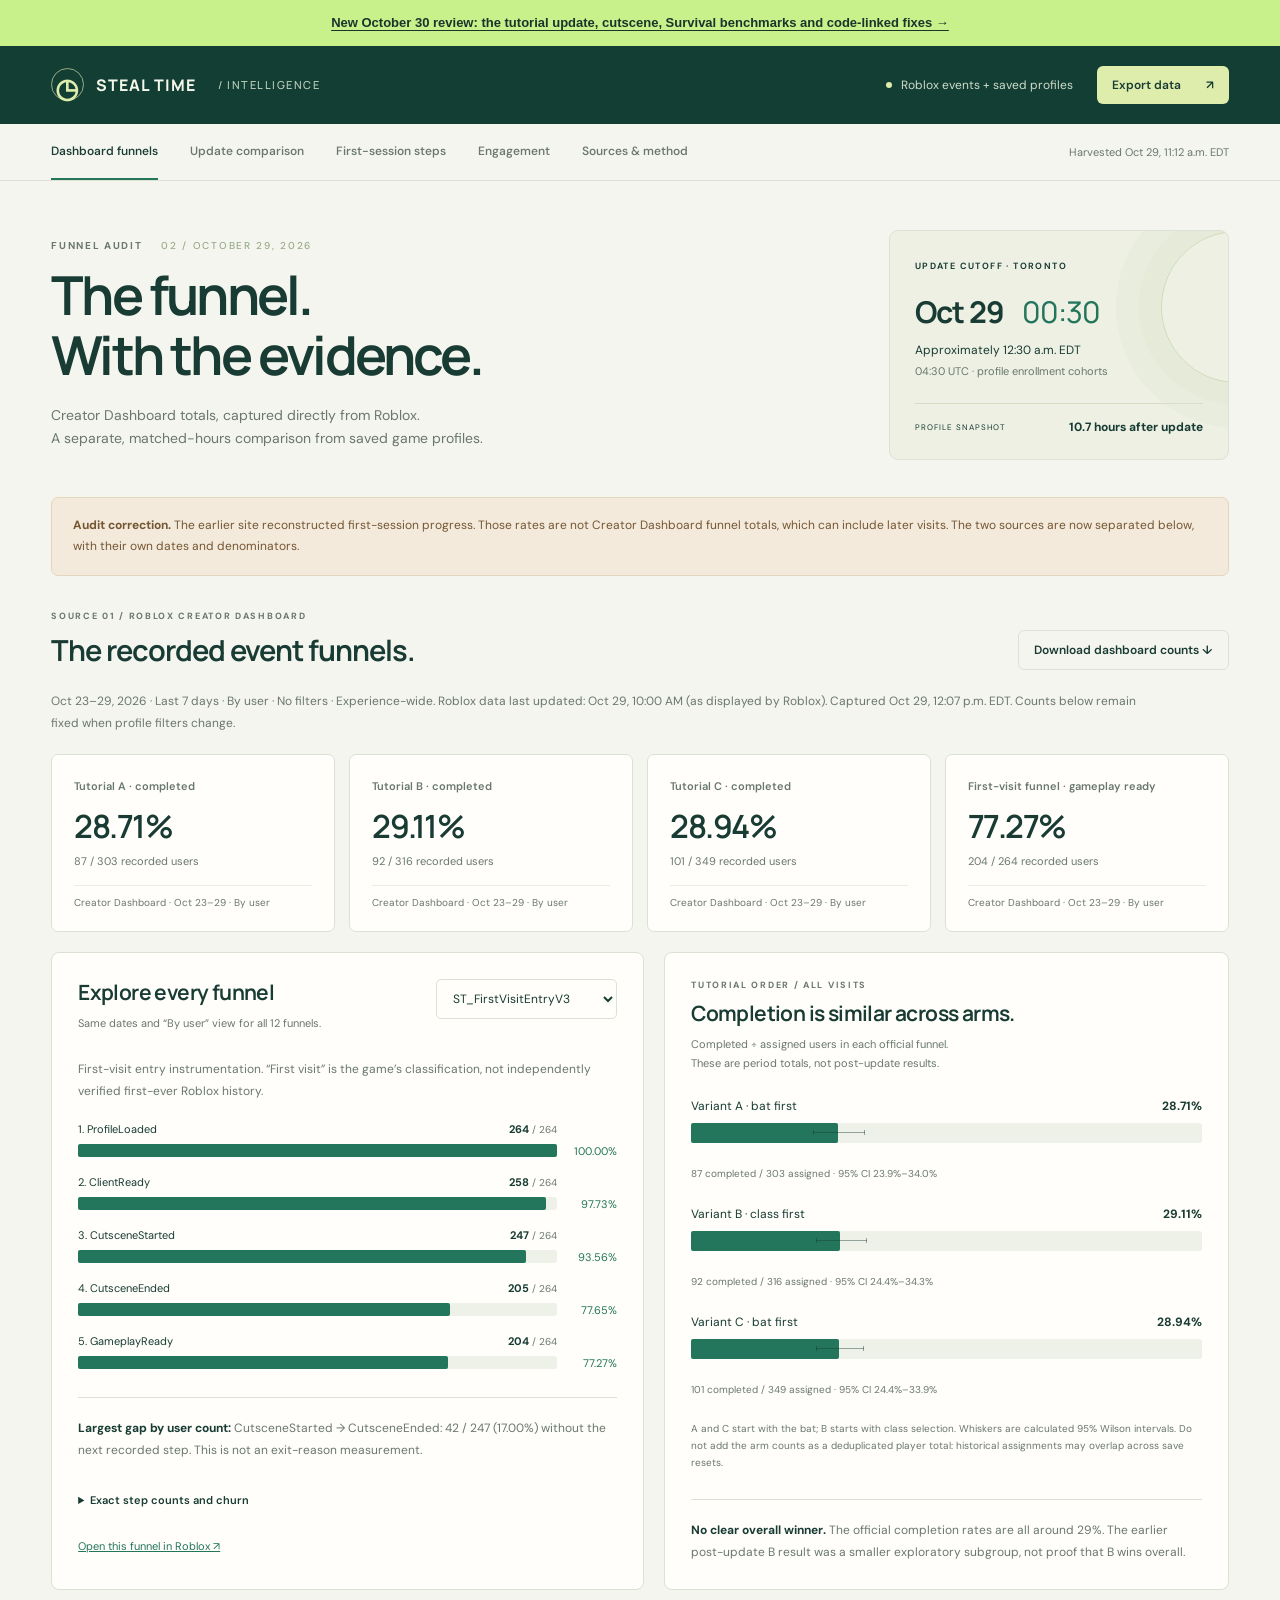
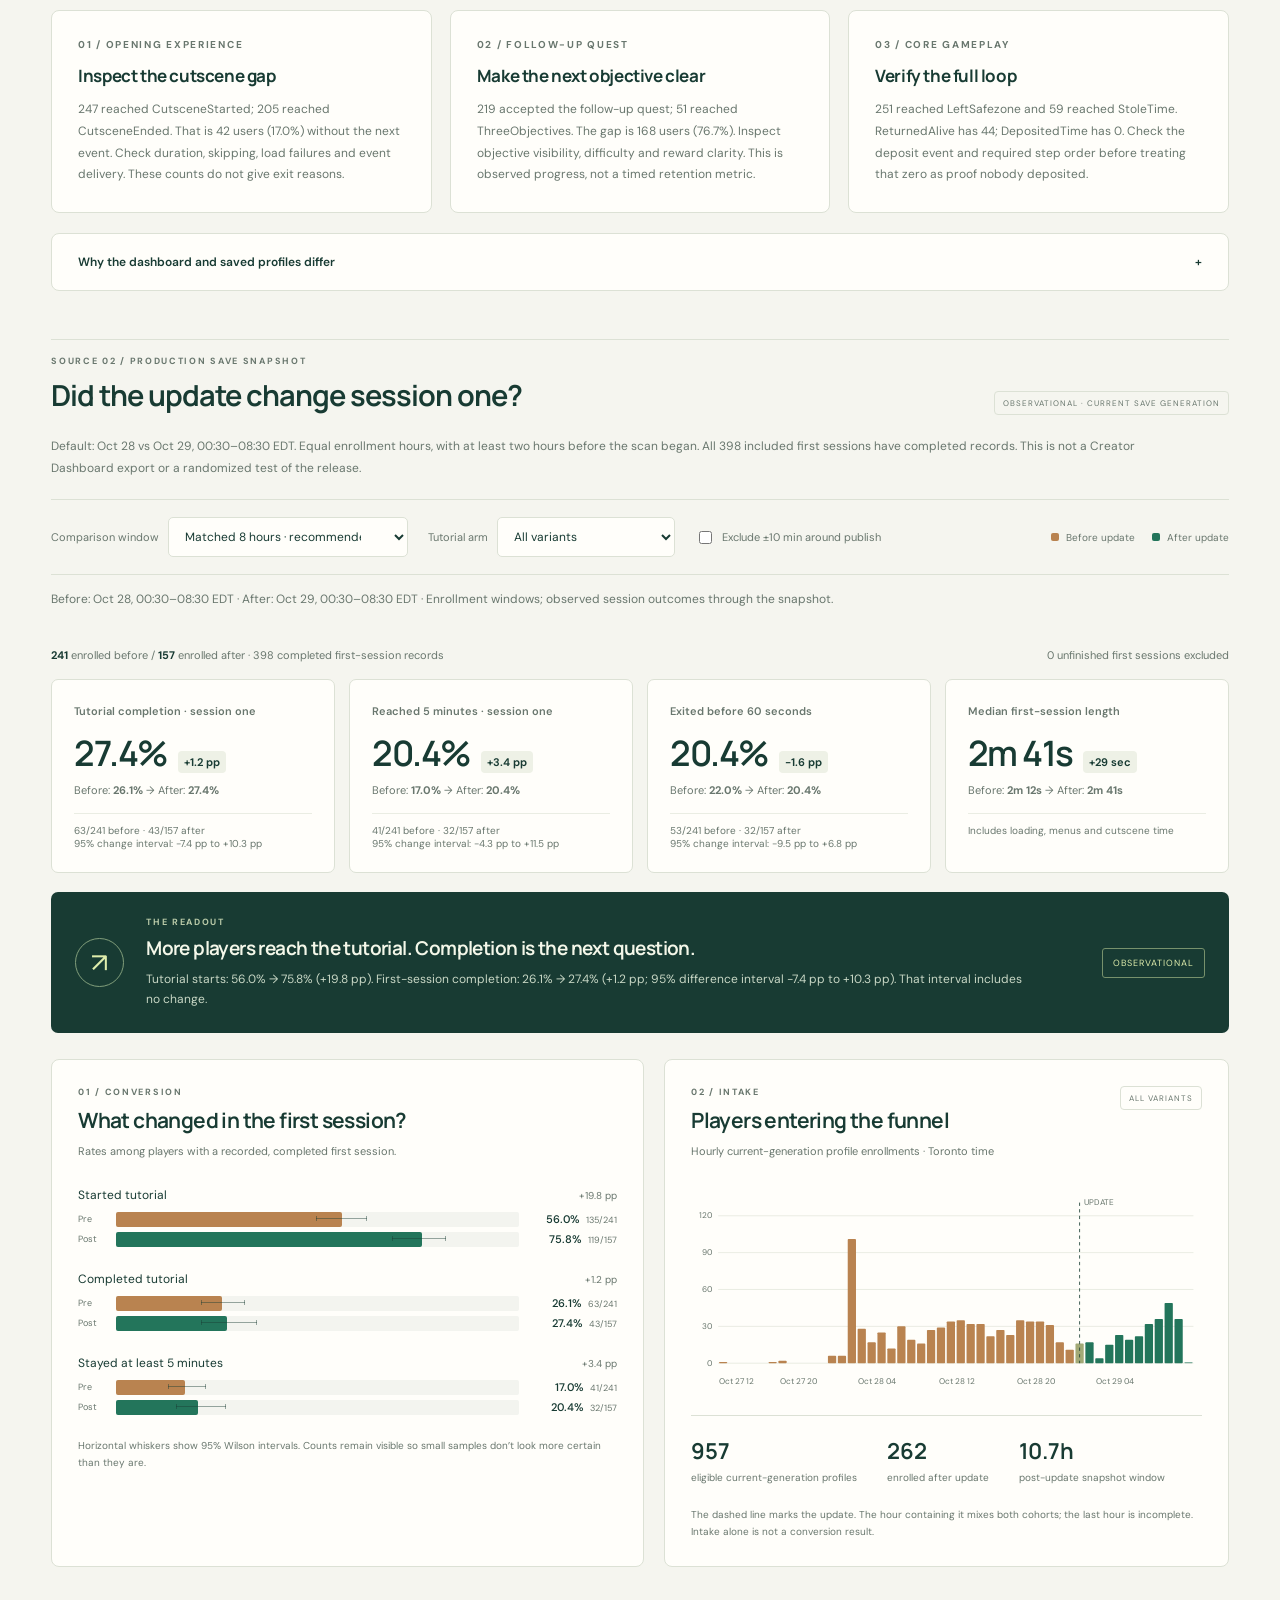
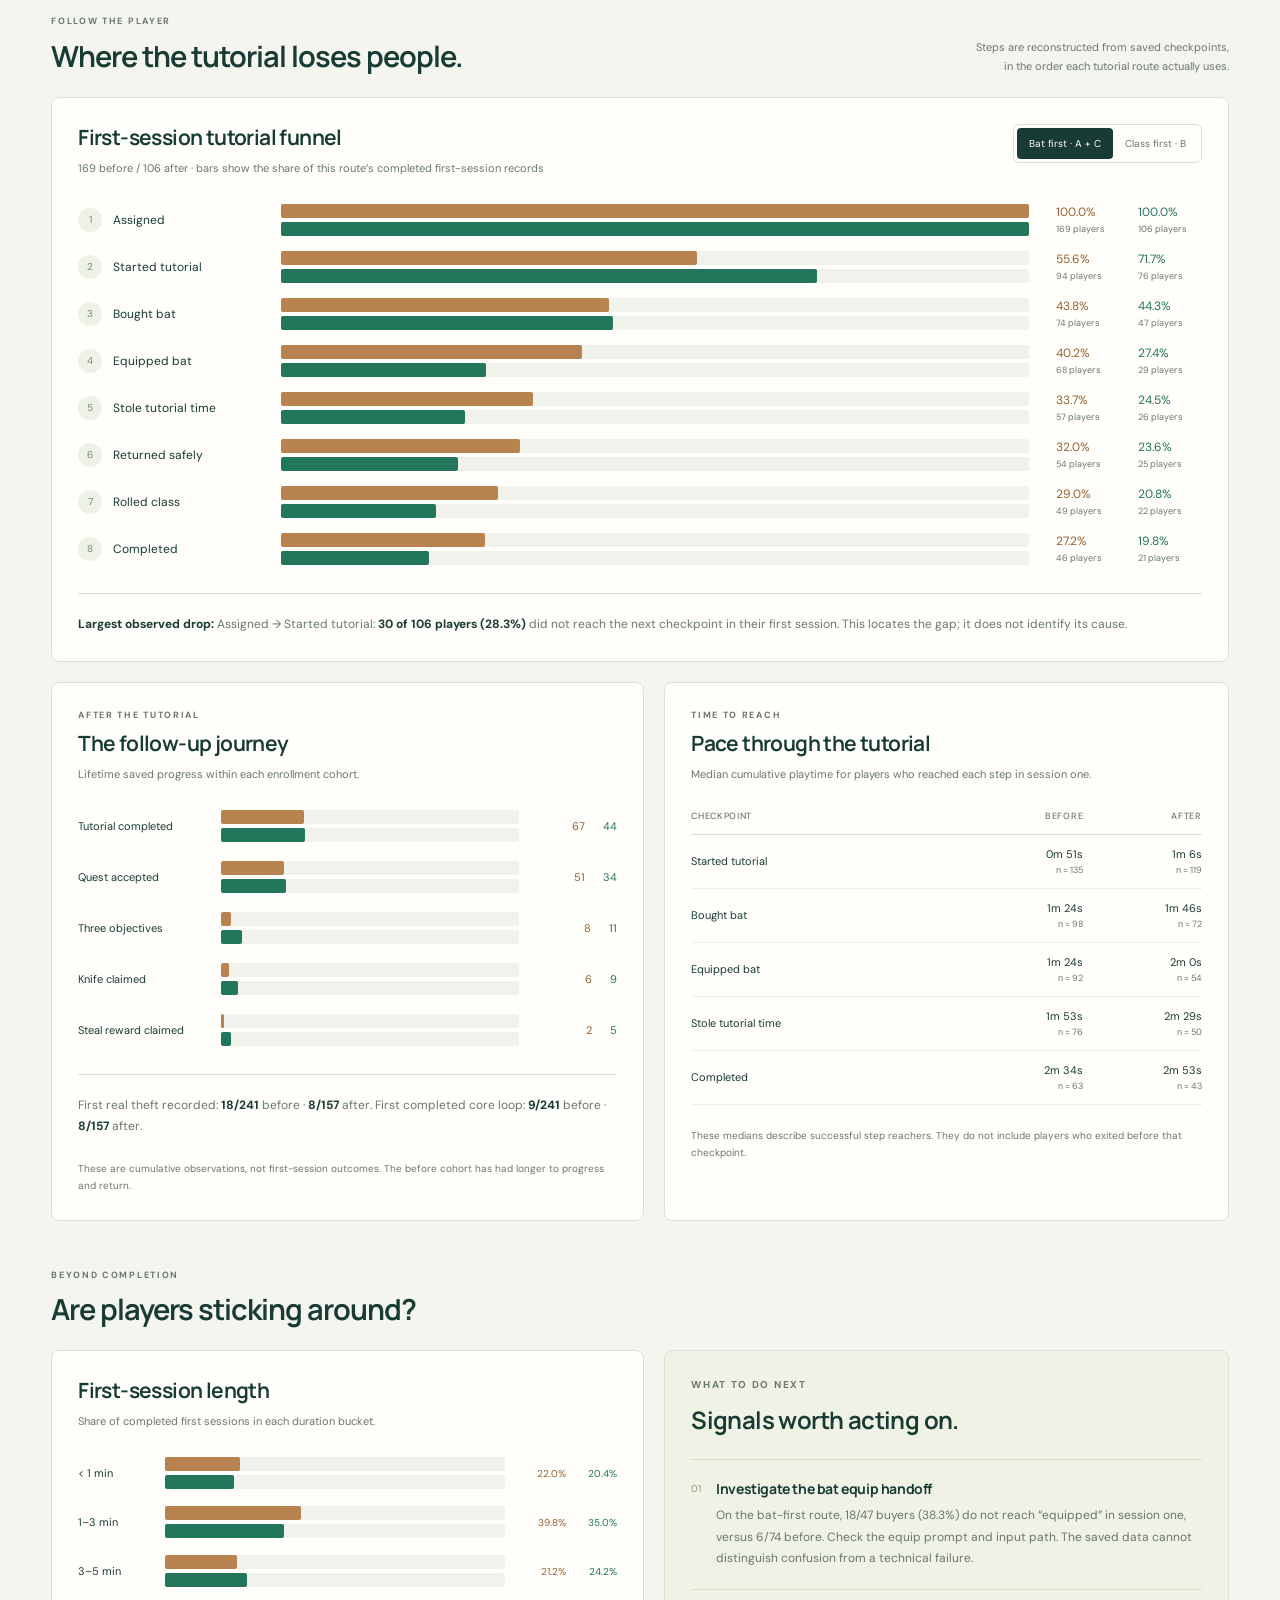
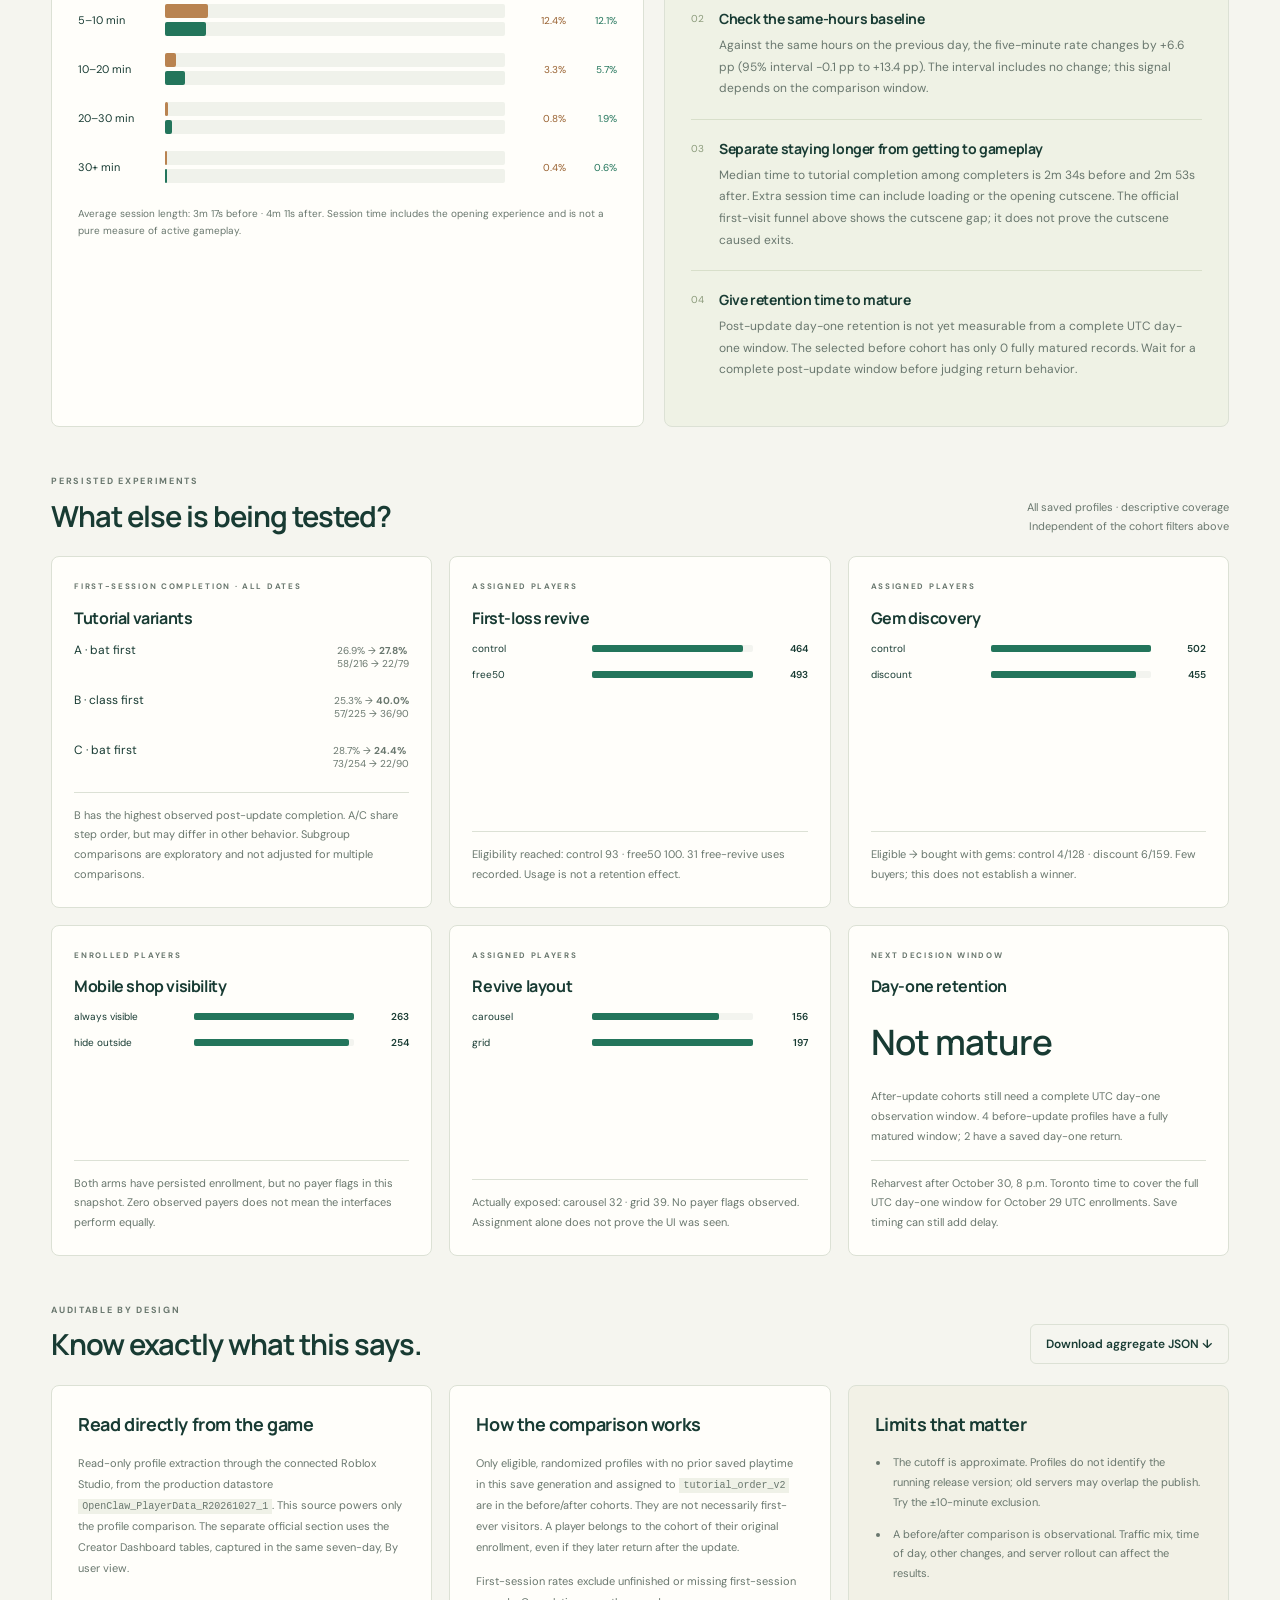
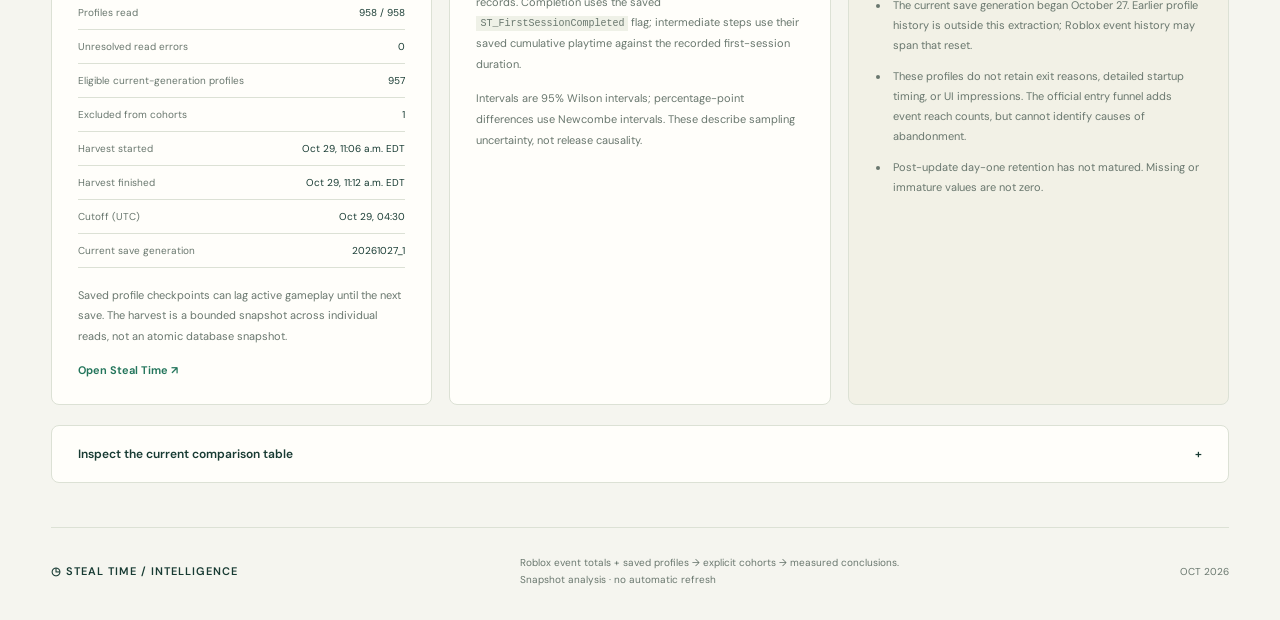
==== commit 469594ca: "Add visual October 30 tutorial and Survival benchmark review" ====
--- a/index.html
+++ b/index.html
@@ -1,6 +1,7 @@
 <!doctype html>
-<html lang="en"><head><meta charset="UTF-8"><meta name="viewport" content="width=device-width, initial-scale=1"><meta name="theme-color" content="#123e34"><meta name="description" content="Steal Time analytics: audited Creator Dashboard funnels and a separate matched-hours release comparison from saved game profiles."><title>Steal Time — Update Intelligence</title><link rel="icon" href="data:image/svg+xml,%3Csvg xmlns='http://www.w3.org/2000/svg' viewBox='0 0 64 64'%3E%3Crect width='64' height='64' rx='14' fill='%23123e34'/%3E%3Ctext x='32' y='44' text-anchor='middle' font-size='40' fill='%23d9f08a'%3E⌛%3C/text%3E%3C/svg%3E"><link rel="stylesheet" href="styles.css"></head>
+<html lang="en"><head><meta charset="UTF-8"><meta name="viewport" content="width=device-width, initial-scale=1"><meta name="theme-color" content="#123e34"><meta name="description" content="Steal Time analytics: audited Creator Dashboard funnels and a separate matched-hours release comparison from saved game profiles."><title>Steal Time — Update Intelligence</title><link rel="icon" href="data:image/svg+xml,%3Csvg xmlns='http://www.w3.org/2000/svg' viewBox='0 0 64 64'%3E%3Crect width='64' height='64' rx='14' fill='%23123e34'/%3E%3Ctext x='32' y='44' text-anchor='middle' font-size='40' fill='%23d9f08a'%3E⌛%3C/text%3E%3C/svg%3E"><link rel="stylesheet" href="styles.css?v=20261029-audit2"></head>
 <body>
+<div style="background:#c8f08b;color:#18352b;text-align:center;padding:13px 20px;font:600 13px/1.5 Segoe UI,Arial,sans-serif"><a href="oct30/" style="color:inherit;text-decoration:underline;text-underline-offset:3px">New October 30 review: the tutorial update, cutscene, Survival benchmarks and code-linked fixes →</a></div>
 <header class="topbar"><a class="brand" href="#overview"><span class="brand-icon">◷</span> STEAL TIME <span class="brand-sub">/ INTELLIGENCE</span></a><div class="top-actions"><span class="source-pill"><i></i> Roblox events + saved profiles</span><button id="export" class="button small">Export data <span>↗</span></button></div></header>
 <nav class="nav"><a href="#overview" class="active">Dashboard funnels</a><a href="#release-comparison">Update comparison</a><a href="#funnel">First-session steps</a><a href="#engagement">Engagement</a><a href="#methodology">Sources & method</a><span id="asof" class="asof">Loading snapshot…</span></nav>
 <main>
@@ -28,4 +29,4 @@
 <details class="panel audit"><summary>Inspect the current comparison table <span>+</span></summary><div id="audit-table" class="table-scroll"></div></details>
 </div>
 <footer><a href="#overview">◷ STEAL TIME / INTELLIGENCE</a><p>Roblox event totals + saved profiles → explicit cohorts → measured conclusions.<br>Snapshot analysis · no automatic refresh</p><span>OCT 2026</span></footer>
-</main><div id="tooltip" role="tooltip" hidden></div><script src="app.js" defer></script></body></html>
+</main><div id="tooltip" role="tooltip" hidden></div><script src="app.js?v=20261029-audit2" defer></script></body></html>
